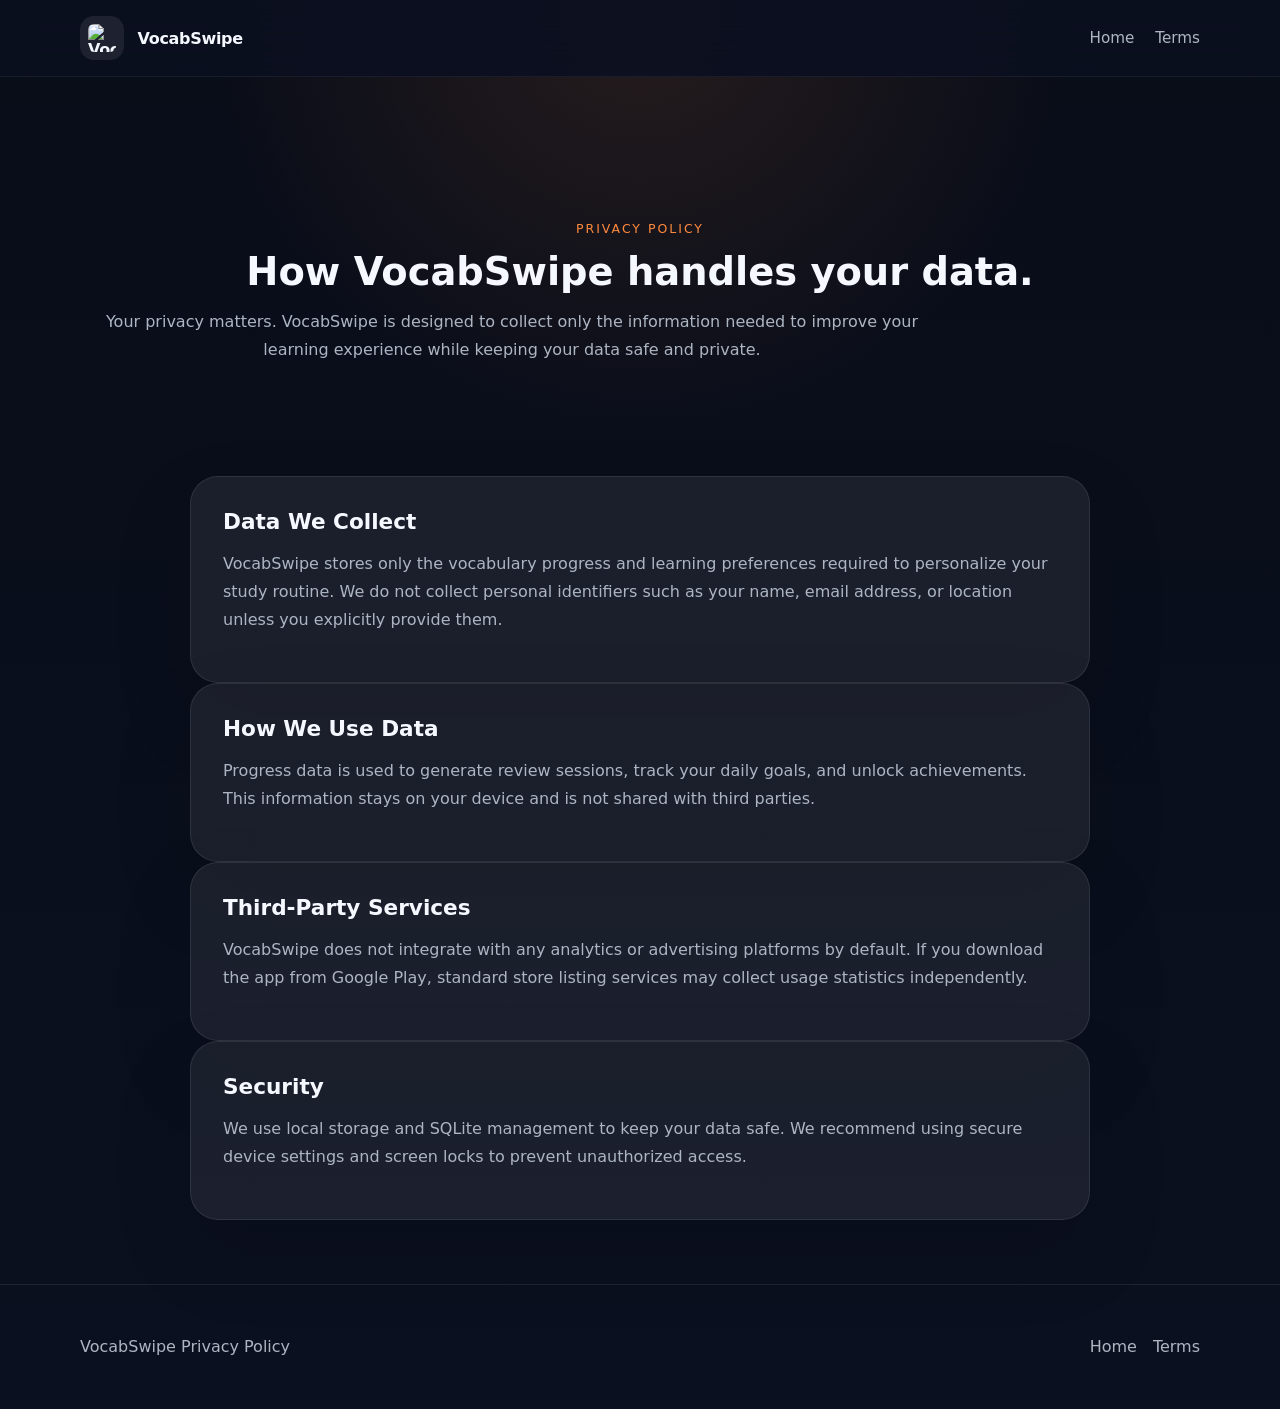
==== privacy.html @ 90ef7a43 "Add files via upload" ====
<!DOCTYPE html>
<html lang="en">
<head>
  <meta charset="UTF-8" />
  <meta name="viewport" content="width=device-width, initial-scale=1.0" />
  <title>Privacy Policy | VocabSwipe</title>
  <link rel="stylesheet" href="styles.css" />
</head>
<body>
  <header class="topbar">
    <div class="container nav-container">
      <a class="brand" href="index.html">
        <img src="assets/vocabswipe-newturuncu.png" alt="VocabSwipe Logo" class="brand-logo" />
        <span>VocabSwipe</span>
      </a>
      <nav class="nav-links">
        <a href="index.html">Home</a>
        <a href="terms.html">Terms</a>
      </nav>
    </div>
  </header>

  <main>
    <section class="hero" style="padding-bottom: 2rem;">
      <div class="container section-head">
        <p class="eyebrow">Privacy Policy</p>
        <h2>How VocabSwipe handles your data.</h2>
        <p class="hero-text">Your privacy matters. VocabSwipe is designed to collect only the information needed to improve your learning experience while keeping your data safe and private.</p>
      </div>
    </section>

    <section class="features">
      <div class="container" style="max-width: 900px;">
        <article>
          <h3>Data We Collect</h3>
          <p>VocabSwipe stores only the vocabulary progress and learning preferences required to personalize your study routine. We do not collect personal identifiers such as your name, email address, or location unless you explicitly provide them.</p>
        </article>
        <article>
          <h3>How We Use Data</h3>
          <p>Progress data is used to generate review sessions, track your daily goals, and unlock achievements. This information stays on your device and is not shared with third parties.</p>
        </article>
        <article>
          <h3>Third-Party Services</h3>
          <p>VocabSwipe does not integrate with any analytics or advertising platforms by default. If you download the app from Google Play, standard store listing services may collect usage statistics independently.</p>
        </article>
        <article>
          <h3>Security</h3>
          <p>We use local storage and SQLite management to keep your data safe. We recommend using secure device settings and screen locks to prevent unauthorized access.</p>
        </article>
      </div>
    </section>
  </main>

  <footer class="footer">
    <div class="container footer-grid">
      <div>
        <p>VocabSwipe Privacy Policy</p>
      </div>
      <div class="footer-links">
        <a href="index.html">Home</a>
        <a href="terms.html">Terms</a>
      </div>
    </div>
  </footer>
</body>
</html>
---- styles.css ----
:root {
  color-scheme: dark;
  --bg: #0b1020;
  --panel: rgba(255, 255, 255, 0.07);
  --surface: rgba(255, 255, 255, 0.08);
  --text: #f6f8ff;
  --muted: #adb5c3;
  --accent: #ff8a3d;
  --accent-soft: rgba(255, 138, 61, 0.16);
  --border: rgba(255, 255, 255, 0.08);
  --shadow: 0 32px 90px rgba(0, 0, 0, 0.25);
}

* {
  box-sizing: border-box;
}

html {
  scroll-behavior: smooth;
}

body {
  margin: 0;
  font-family: Inter, ui-sans-serif, system-ui, -apple-system, BlinkMacSystemFont, "Segoe UI", sans-serif;
  background: radial-gradient(circle at top, rgba(255, 138, 61, 0.12), transparent 28%),
              linear-gradient(180deg, #090d18 0%, #0b1020 100%);
  color: var(--text);
}

img {
  max-width: 100%;
  display: block;
}

a {
  color: inherit;
  text-decoration: none;
}

button {
  font: inherit;
}

.container {
  width: min(1120px, calc(100% - 2rem));
  margin: 0 auto;
}

.topbar {
  position: sticky;
  top: 0;
  z-index: 20;
  backdrop-filter: blur(18px);
  background: rgba(11, 16, 32, 0.92);
  border-bottom: 1px solid rgba(255, 255, 255, 0.06);
}

.nav-container {
  display: flex;
  align-items: center;
  justify-content: space-between;
  gap: 1rem;
  padding: 1rem 0;
}

.brand {
  display: inline-flex;
  align-items: center;
  gap: 0.85rem;
  font-weight: 700;
  letter-spacing: -0.02em;
}

.brand-logo {
  width: 44px;
  height: 44px;
  border-radius: 14px;
  object-fit: cover;
  background: rgba(255, 255, 255, 0.08);
  padding: 8px;
}

.nav-links {
  display: flex;
  align-items: center;
  gap: 1.3rem;
}

.nav-links a {
  color: var(--muted);
  font-size: 0.95rem;
  transition: color 0.2s ease;
}

.nav-links a:hover {
  color: var(--text);
}

.menu-toggle {
  display: none;
  background: none;
  border: none;
  cursor: pointer;
  gap: 0.35rem;
  flex-direction: column;
  justify-content: center;
  align-items: center;
  padding: 0.3rem;
}

.menu-toggle span {
  width: 22px;
  height: 2px;
  background: var(--text);
  display: block;
}

.hero {
  padding: 5rem 0 3rem;
}

.hero-grid {
  display: grid;
  gap: 2.5rem;
  grid-template-columns: 1.2fr 0.9fr;
  align-items: center;
}

.eyebrow {
  text-transform: uppercase;
  letter-spacing: 0.16em;
  font-size: 0.78rem;
  color: var(--accent);
  margin: 0 0 1rem;
}

.hero h1,
.section-head h2,
.about-card h2 {
  margin: 0;
  font-size: clamp(2.8rem, 4vw, 4.4rem);
  line-height: 1.03;
}

.hero-text,
.features article p,
.about-card p,
.footer p {
  color: var(--muted);
  line-height: 1.75;
  max-width: 54rem;
}

.hero-actions {
  display: flex;
  flex-wrap: wrap;
  gap: 1rem;
  margin: 2rem 0 2.5rem;
}

.primary-btn,
.secondary-btn,
.ghost-btn {
  display: inline-flex;
  align-items: center;
  justify-content: center;
  padding: 0.95rem 1.7rem;
  border-radius: 999px;
  font-weight: 600;
  transition: transform 0.2s ease, box-shadow 0.2s ease;
}

.primary-btn {
  background: linear-gradient(135deg, #ff8b3c, #ffb069);
  color: #0b1020;
  box-shadow: 0 20px 50px rgba(255, 138, 61, 0.2);
}

.secondary-btn {
  border: 1px solid rgba(255, 255, 255, 0.14);
  color: var(--text);
  background: rgba(255, 255, 255, 0.04);
}

.ghost-btn {
  color: var(--text);
  border: 1px solid rgba(255, 255, 255, 0.12);
  padding: 0.75rem 1.35rem;
}

.primary-btn:hover,
.secondary-btn:hover,
.ghost-btn:hover {
  transform: translateY(-2px);
}

.hero-stats {
  display: grid;
  grid-template-columns: repeat(3, minmax(0, 1fr));
  gap: 1rem;
}

.hero-stats div {
  padding: 1.3rem;
  border: 1px solid rgba(255, 255, 255, 0.08);
  border-radius: 20px;
  background: rgba(255, 255, 255, 0.03);
}

.hero-stats strong {
  display: block;
  font-size: 1.35rem;
  margin-bottom: 0.35rem;
}

.hero-visual {
  display: grid;
  place-items: center;
}

.logo-hero {
  display: flex;
  justify-content: center;
  margin-bottom: 1.5rem;
}

.logo-hero img {
  width: 160px;
  height: auto;
  border-radius: 24px;
  box-shadow: 0 30px 80px rgba(255, 138, 61, 0.18);
  border: 1px solid rgba(255, 255, 255, 0.12);
}

.phone-frame {
  width: min(100%, 420px);
  padding: 1.6rem;
  background: linear-gradient(180deg, rgba(255, 255, 255, 0.08), rgba(255, 255, 255, 0.02));
  border: 1px solid rgba(255, 255, 255, 0.1);
  border-radius: 40px;
  box-shadow: var(--shadow);
}

.phone-frame img {
  border-radius: 28px;
  max-height: 720px;
  width: 100%;
  object-fit: cover;
}

.section-head {
  text-align: center;
  padding-top: 4rem;
}

.section-head h2 {
  font-size: clamp(2rem, 3vw, 3rem);
  margin-top: 0.8rem;
}

.features {
  padding: 4rem 0;
}

.feature-grid {
  display: grid;
  gap: 1.5rem;
  grid-template-columns: repeat(2, minmax(0, 1fr));
}

.features article {
  background: var(--panel);
  border: 1px solid rgba(255, 255, 255, 0.09);
  border-radius: 28px;
  padding: 2rem;
  box-shadow: 0 35px 80px rgba(0, 0, 0, 0.14);
}

.features article h3 {
  margin-top: 0;
  margin-bottom: 0.85rem;
  font-size: 1.35rem;
}

.screenshots {
  padding: 4rem 0 3rem;
}

.screenshot-grid {
  display: grid;
  gap: 1rem;
  grid-template-columns: repeat(2, minmax(0, 1fr));
}

.screenshot-grid img {
  border-radius: 28px;
  border: 1px solid rgba(255, 255, 255, 0.08);
  box-shadow: 0 35px 70px rgba(0, 0, 0, 0.16);
  min-height: 280px;
  object-fit: cover;
}

.about {
  padding: 4rem 0 6rem;
}

.about-card {
  display: grid;
  gap: 2rem;
  grid-template-columns: 1.1fr 0.9fr;
  align-items: center;
  padding: 2.5rem;
  border-radius: 32px;
  background: rgba(255, 255, 255, 0.04);
  border: 1px solid rgba(255, 255, 255, 0.08);
  box-shadow: 0 45px 110px rgba(0, 0, 0, 0.18);
}

.about-card ul {
  list-style: none;
  padding: 0;
  margin: 1.8rem 0 0;
  display: grid;
  gap: 0.85rem;
}

.about-card li {
  position: relative;
  padding-left: 1.6rem;
  color: var(--muted);
}

.about-card li::before {
  content: "";
  position: absolute;
  left: 0;
  top: 0.55rem;
  width: 0.65rem;
  height: 0.65rem;
  border-radius: 50%;
  background: var(--accent);
}

.about-visual {
  width: 100%;
}

.about-visual img {
  border-radius: 30px;
  width: 100%;
  height: auto;
  object-fit: cover;
}

.footer {
  border-top: 1px solid rgba(255, 255, 255, 0.08);
  padding: 2rem 0;
}

.footer-grid {
  display: flex;
  flex-wrap: wrap;
  justify-content: space-between;
  gap: 1.5rem;
}

.footer-links {
  display: flex;
  flex-wrap: wrap;
  gap: 1rem;
  align-items: center;
}

.footer-links a {
  color: var(--muted);
}

@media (max-width: 960px) {
  .hero-grid,
  .feature-grid,
  .about-card {
    grid-template-columns: 1fr;
  }

  .hero-stats {
    grid-template-columns: 1fr;
  }
}

@media (max-width: 720px) {
  .nav-links {
    position: fixed;
    inset: 72px 0 0;
    background: rgba(11, 16, 32, 0.98);
    flex-direction: column;
    padding: 1.5rem;
    gap: 1.5rem;
    transform: translateY(-120%);
    transition: transform 0.25s ease;
    pointer-events: none;
  }

  .nav-links.open {
    transform: translateY(0);
    pointer-events: auto;
  }

  .menu-toggle {
    display: flex;
  }
}
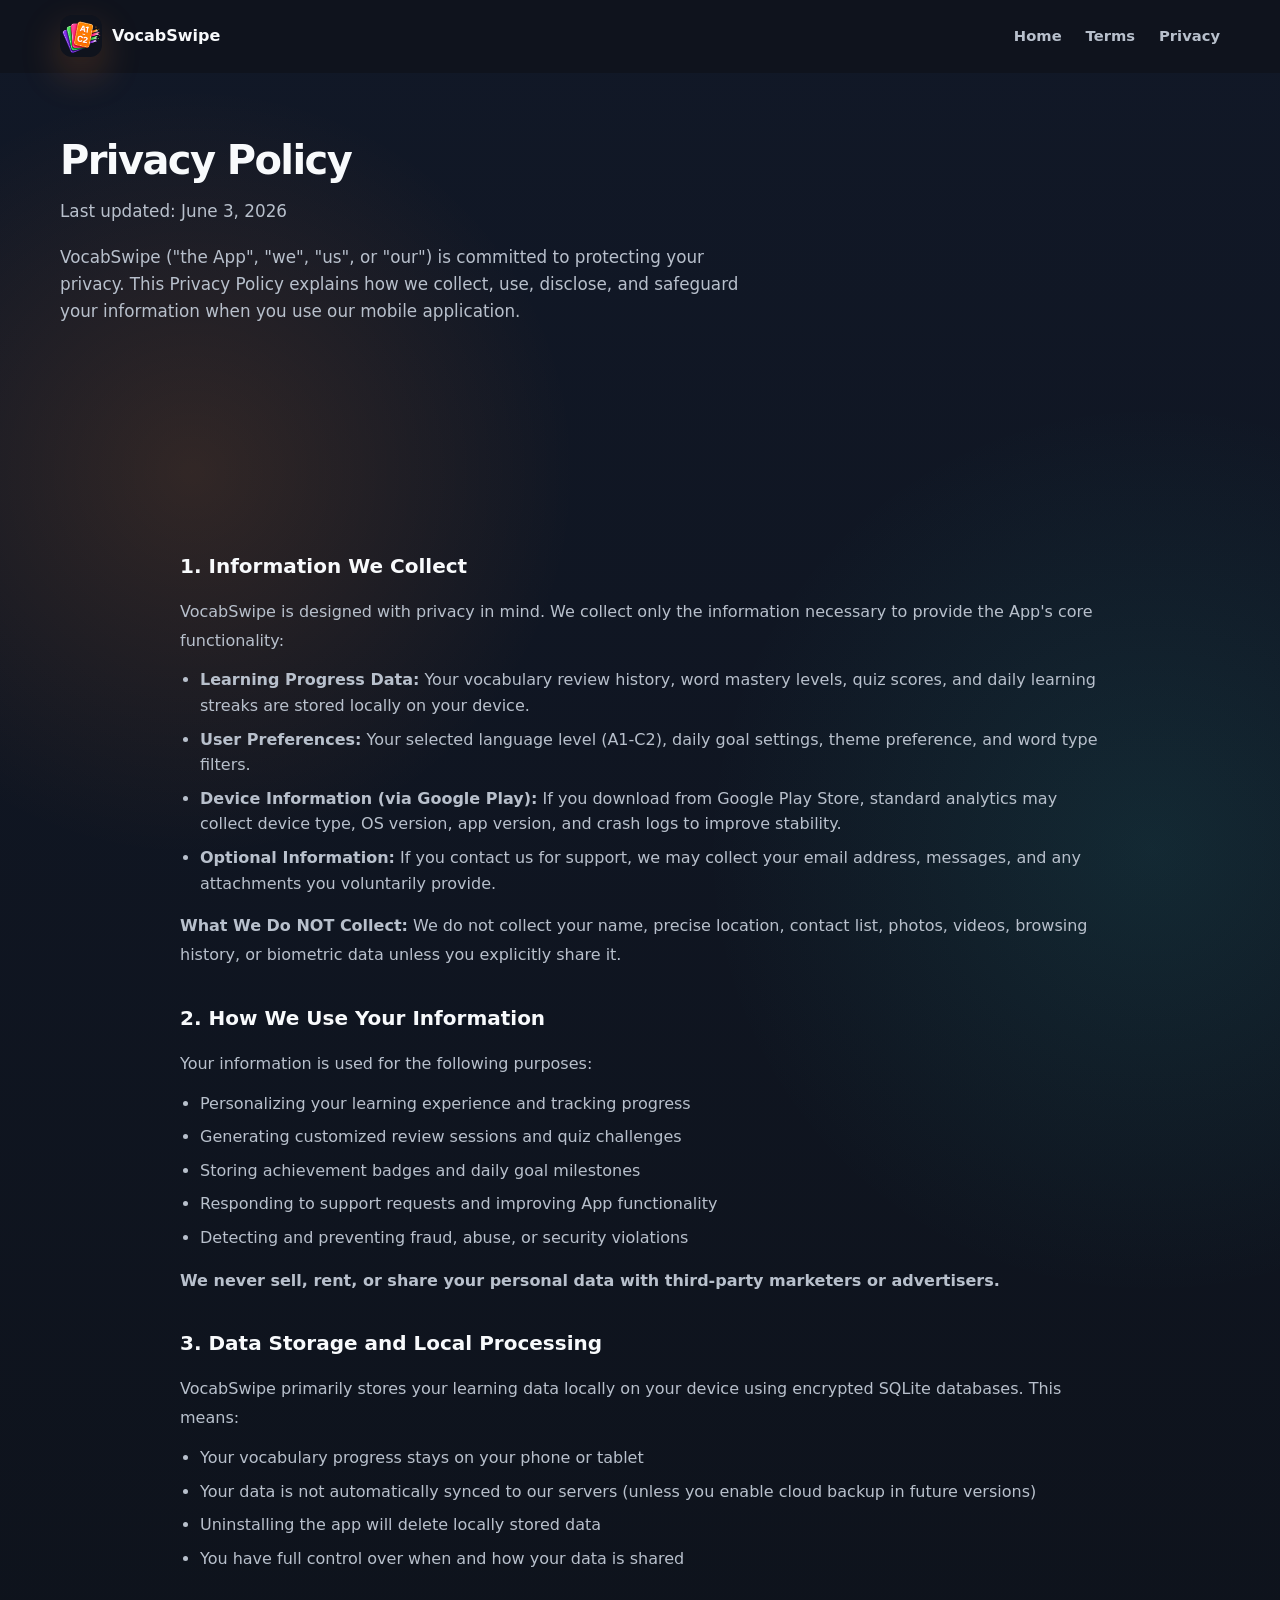
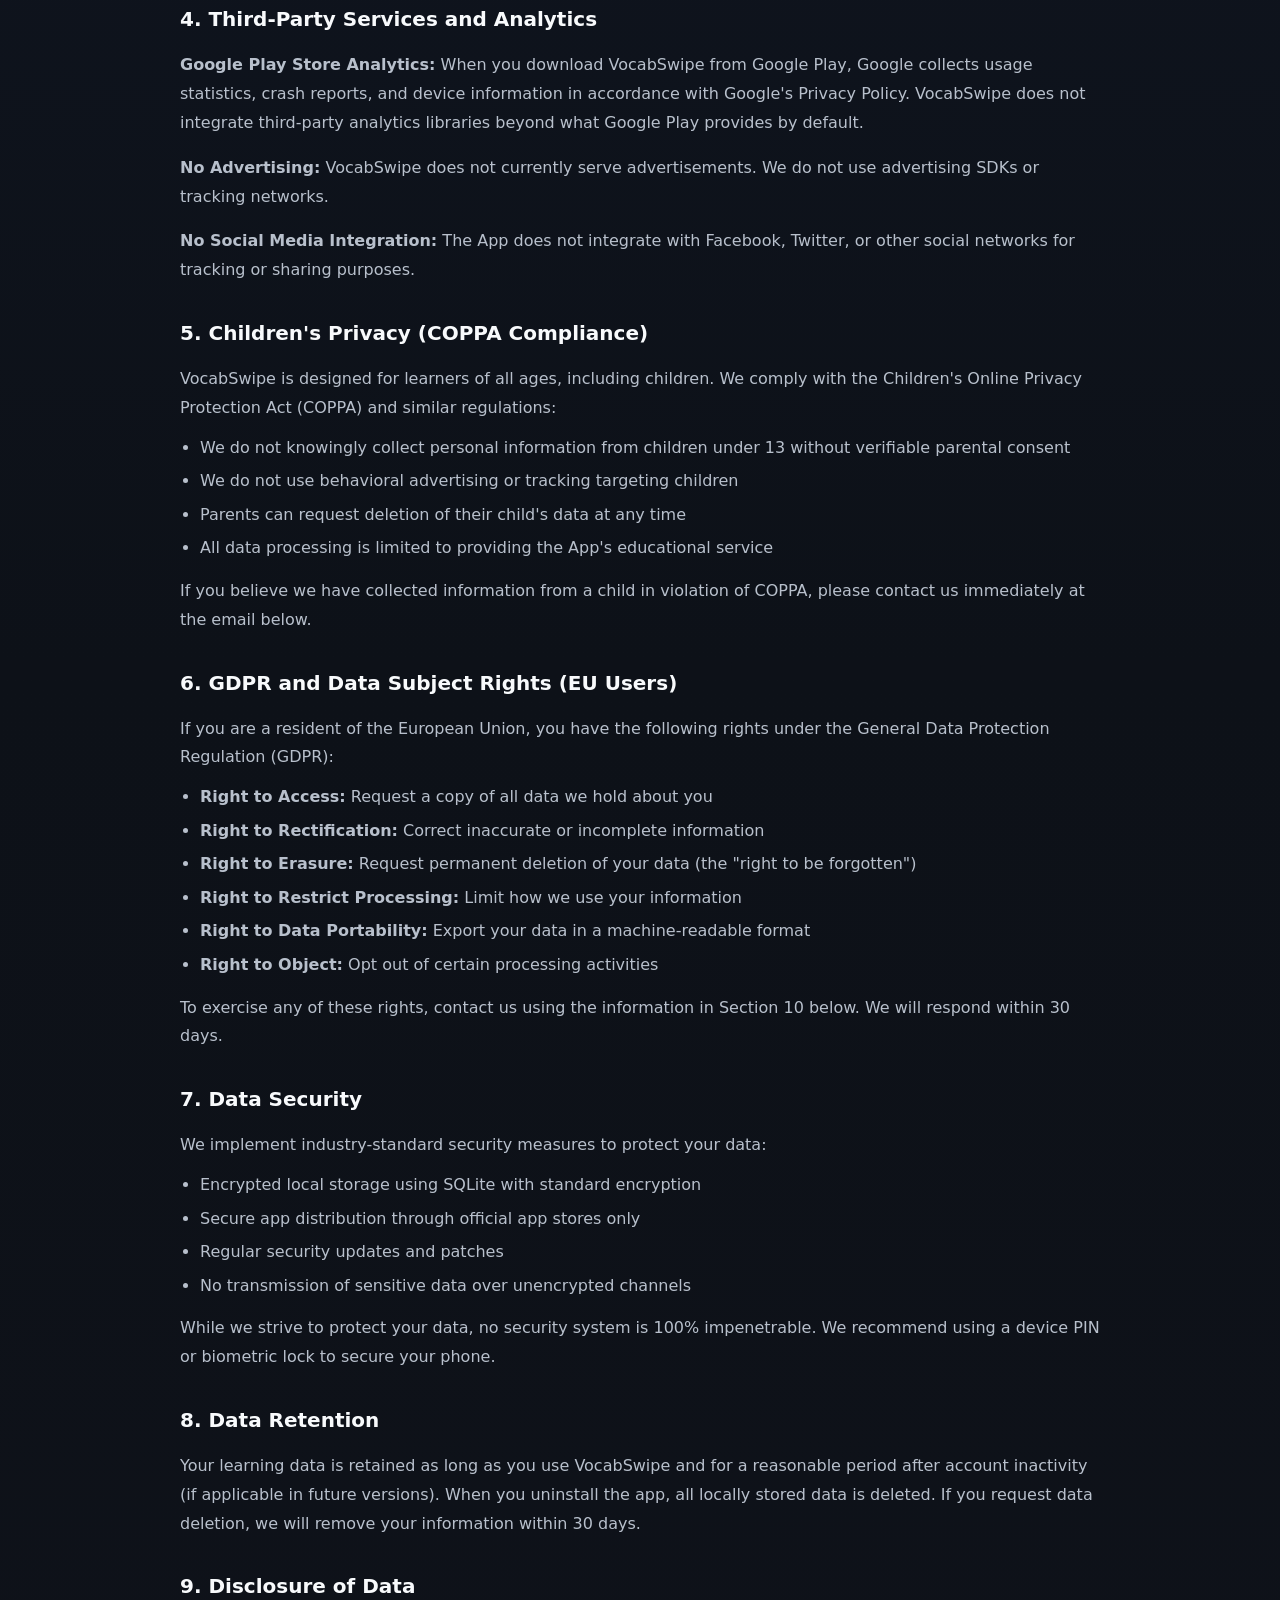
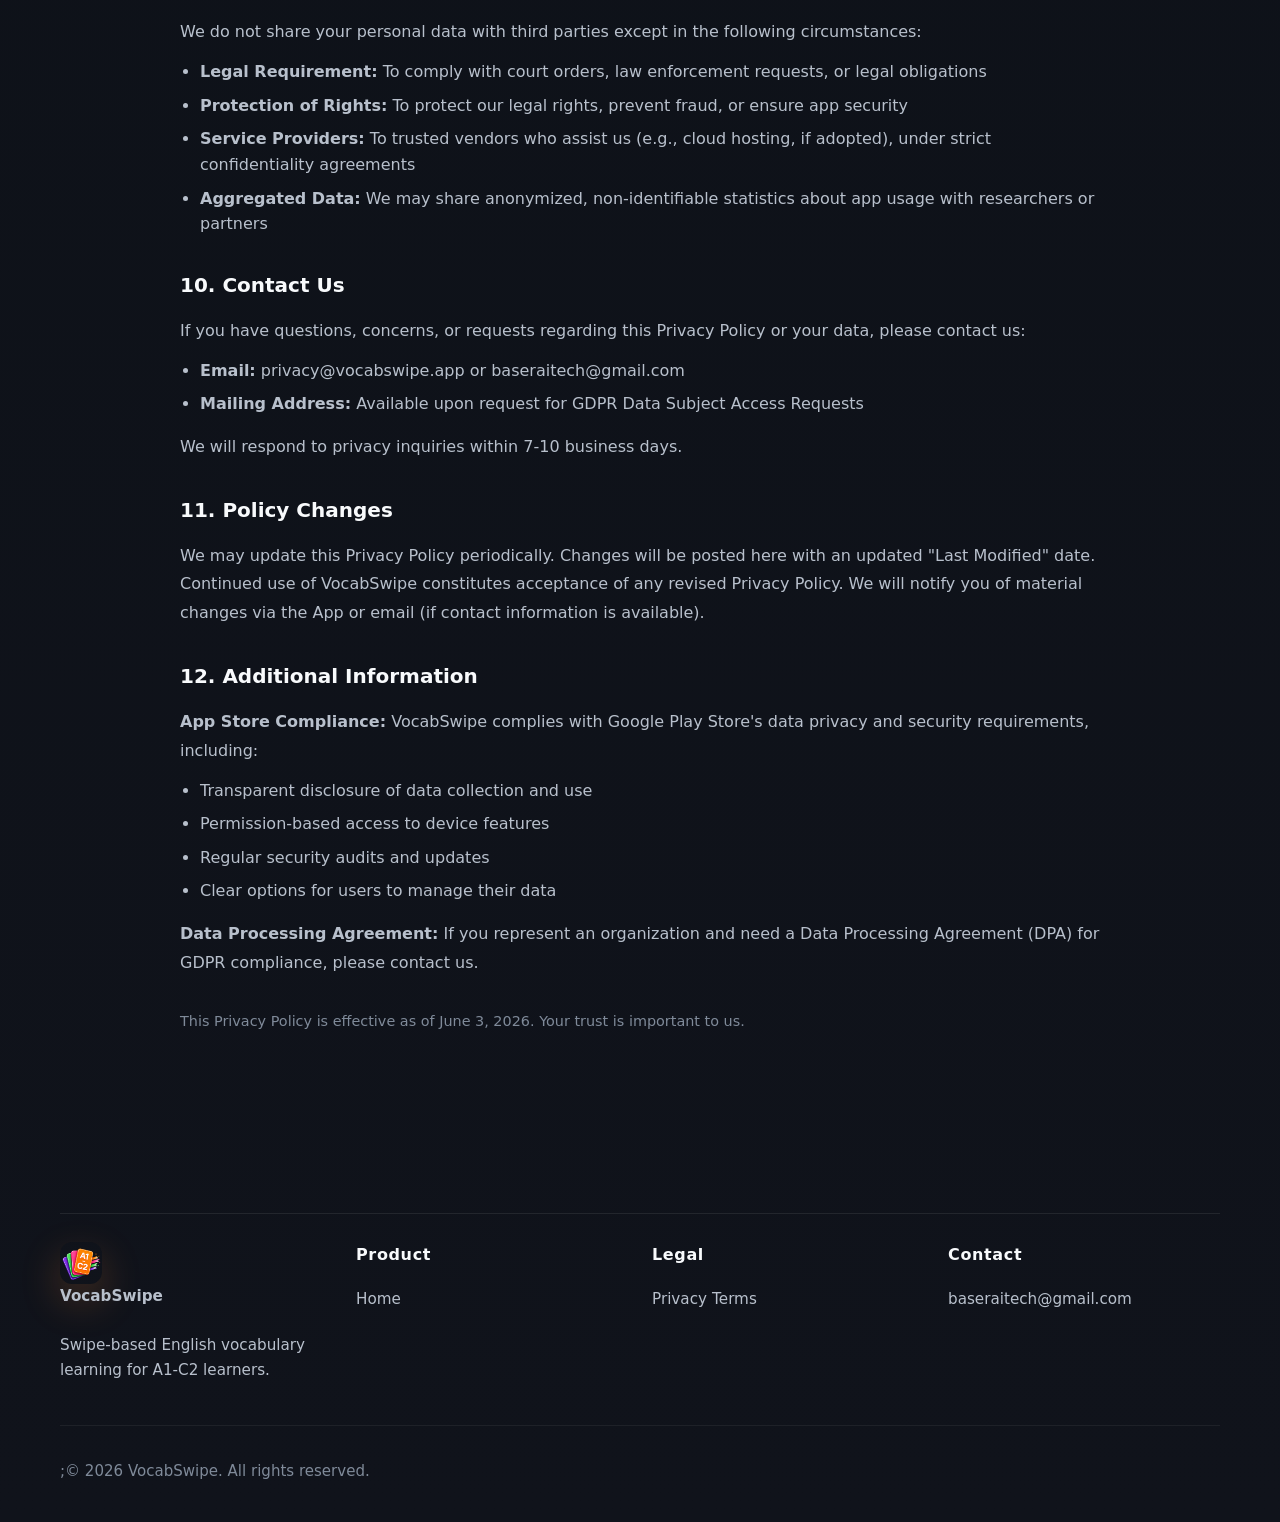
==== commit 9b105729: "Add files via upload" ====
--- a/privacy.html
+++ b/privacy.html
@@ -1,66 +1,210 @@
 <!DOCTYPE html>
 <html lang="en">
 <head>
-  <meta charset="UTF-8" />
-  <meta name="viewport" content="width=device-width, initial-scale=1.0" />
+  <meta charset="UTF-8">
+  <meta name="viewport" content="width=device-width, initial-scale=1.0">
   <title>Privacy Policy | VocabSwipe</title>
-  <link rel="stylesheet" href="styles.css" />
+  <meta name="description" content="VocabSwipe Privacy Policy - How we handle and protect your data">
+  <link rel="stylesheet" href="styles.css">
+  <style>
+    .legal-container { max-width: 960px; margin: 0 auto; padding: 40px 20px; }
+    .legal-section { margin-bottom: 32px; }
+    .legal-section h3 { font-size: 1.25rem; margin-top: 24px; margin-bottom: 12px; }
+    .legal-section p { line-height: 1.8; margin-bottom: 12px; color: #b8c0cc; }
+    .legal-section ul { margin: 12px 0; padding-left: 20px; }
+    .legal-section li { margin-bottom: 8px; color: #b8c0cc; }
+    .updated-date { color: #7f8a99; font-size: 0.9rem; margin-top: 20px; }
+  </style>
 </head>
 <body>
-  <header class="topbar">
-    <div class="container nav-container">
+  <header class="site-header" id="siteHeader">
+    <div class="container nav-shell">
       <a class="brand" href="index.html">
-        <img src="assets/vocabswipe-newturuncu.png" alt="VocabSwipe Logo" class="brand-logo" />
+        <img src="assets/vocabswipe-newturuncu.png" alt="VocabSwipe logo" class="brand-logo">
         <span>VocabSwipe</span>
       </a>
-      <nav class="nav-links">
+      <nav class="nav-links" id="navLinks">
         <a href="index.html">Home</a>
         <a href="terms.html">Terms</a>
+        <a href="privacy.html">Privacy</a>
       </nav>
+      <button class="menu-toggle" id="menuToggle" type="button" aria-label="Open menu" aria-expanded="false" aria-controls="navLinks">
+        <span></span>
+        <span></span>
+        <span></span>
+      </button>
     </div>
   </header>
 
   <main>
-    <section class="hero" style="padding-bottom: 2rem;">
-      <div class="container section-head">
-        <p class="eyebrow">Privacy Policy</p>
-        <h2>How VocabSwipe handles your data.</h2>
-        <p class="hero-text">Your privacy matters. VocabSwipe is designed to collect only the information needed to improve your learning experience while keeping your data safe and private.</p>
+    <section class="hero section-band" style="padding-top: 140px; padding-bottom: 60px; min-height: auto;">
+      <div class="container">
+        <h1 style="font-size: 2.5rem; margin-bottom: 16px;">Privacy Policy</h1>
+        <p style="font-size: 1.05rem; color: #b8c0cc; max-width: 700px;">Last updated: June 3, 2026</p>
+        <p style="font-size: 1.05rem; color: #b8c0cc; max-width: 700px; margin-top: 20px;">VocabSwipe ("the App", "we", "us", or "our") is committed to protecting your privacy. This Privacy Policy explains how we collect, use, disclose, and safeguard your information when you use our mobile application.</p>
       </div>
     </section>
 
-    <section class="features">
-      <div class="container" style="max-width: 900px;">
-        <article>
-          <h3>Data We Collect</h3>
-          <p>VocabSwipe stores only the vocabulary progress and learning preferences required to personalize your study routine. We do not collect personal identifiers such as your name, email address, or location unless you explicitly provide them.</p>
-        </article>
-        <article>
-          <h3>How We Use Data</h3>
-          <p>Progress data is used to generate review sessions, track your daily goals, and unlock achievements. This information stays on your device and is not shared with third parties.</p>
-        </article>
-        <article>
-          <h3>Third-Party Services</h3>
-          <p>VocabSwipe does not integrate with any analytics or advertising platforms by default. If you download the app from Google Play, standard store listing services may collect usage statistics independently.</p>
-        </article>
-        <article>
-          <h3>Security</h3>
-          <p>We use local storage and SQLite management to keep your data safe. We recommend using secure device settings and screen locks to prevent unauthorized access.</p>
-        </article>
+    <section class="section-block">
+      <div class="legal-container">
+
+        <div class="legal-section">
+          <h3>1. Information We Collect</h3>
+          <p>VocabSwipe is designed with privacy in mind. We collect only the information necessary to provide the App's core functionality:</p>
+          <ul>
+            <li><strong>Learning Progress Data:</strong> Your vocabulary review history, word mastery levels, quiz scores, and daily learning streaks are stored locally on your device.</li>
+            <li><strong>User Preferences:</strong> Your selected language level (A1-C2), daily goal settings, theme preference, and word type filters.</li>
+            <li><strong>Device Information (via Google Play):</strong> If you download from Google Play Store, standard analytics may collect device type, OS version, app version, and crash logs to improve stability.</li>
+            <li><strong>Optional Information:</strong> If you contact us for support, we may collect your email address, messages, and any attachments you voluntarily provide.</li>
+          </ul>
+          <p><strong>What We Do NOT Collect:</strong> We do not collect your name, precise location, contact list, photos, videos, browsing history, or biometric data unless you explicitly share it.</p>
+        </div>
+
+        <div class="legal-section">
+          <h3>2. How We Use Your Information</h3>
+          <p>Your information is used for the following purposes:</p>
+          <ul>
+            <li>Personalizing your learning experience and tracking progress</li>
+            <li>Generating customized review sessions and quiz challenges</li>
+            <li>Storing achievement badges and daily goal milestones</li>
+            <li>Responding to support requests and improving App functionality</li>
+            <li>Detecting and preventing fraud, abuse, or security violations</li>
+          </ul>
+          <p><strong>We never sell, rent, or share your personal data with third-party marketers or advertisers.</strong></p>
+        </div>
+
+        <div class="legal-section">
+          <h3>3. Data Storage and Local Processing</h3>
+          <p>VocabSwipe primarily stores your learning data locally on your device using encrypted SQLite databases. This means:</p>
+          <ul>
+            <li>Your vocabulary progress stays on your phone or tablet</li>
+            <li>Your data is not automatically synced to our servers (unless you enable cloud backup in future versions)</li>
+            <li>Uninstalling the app will delete locally stored data</li>
+            <li>You have full control over when and how your data is shared</li>
+          </ul>
+        </div>
+
+        <div class="legal-section">
+          <h3>4. Third-Party Services and Analytics</h3>
+          <p><strong>Google Play Store Analytics:</strong> When you download VocabSwipe from Google Play, Google collects usage statistics, crash reports, and device information in accordance with Google's Privacy Policy. VocabSwipe does not integrate third-party analytics libraries beyond what Google Play provides by default.</p>
+          <p><strong>No Advertising:</strong> VocabSwipe does not currently serve advertisements. We do not use advertising SDKs or tracking networks.</p>
+          <p><strong>No Social Media Integration:</strong> The App does not integrate with Facebook, Twitter, or other social networks for tracking or sharing purposes.</p>
+        </div>
+
+        <div class="legal-section">
+          <h3>5. Children's Privacy (COPPA Compliance)</h3>
+          <p>VocabSwipe is designed for learners of all ages, including children. We comply with the Children's Online Privacy Protection Act (COPPA) and similar regulations:</p>
+          <ul>
+            <li>We do not knowingly collect personal information from children under 13 without verifiable parental consent</li>
+            <li>We do not use behavioral advertising or tracking targeting children</li>
+            <li>Parents can request deletion of their child's data at any time</li>
+            <li>All data processing is limited to providing the App's educational service</li>
+          </ul>
+          <p>If you believe we have collected information from a child in violation of COPPA, please contact us immediately at the email below.</p>
+        </div>
+
+        <div class="legal-section">
+          <h3>6. GDPR and Data Subject Rights (EU Users)</h3>
+          <p>If you are a resident of the European Union, you have the following rights under the General Data Protection Regulation (GDPR):</p>
+          <ul>
+            <li><strong>Right to Access:</strong> Request a copy of all data we hold about you</li>
+            <li><strong>Right to Rectification:</strong> Correct inaccurate or incomplete information</li>
+            <li><strong>Right to Erasure:</strong> Request permanent deletion of your data (the "right to be forgotten")</li>
+            <li><strong>Right to Restrict Processing:</strong> Limit how we use your information</li>
+            <li><strong>Right to Data Portability:</strong> Export your data in a machine-readable format</li>
+            <li><strong>Right to Object:</strong> Opt out of certain processing activities</li>
+          </ul>
+          <p>To exercise any of these rights, contact us using the information in Section 10 below. We will respond within 30 days.</p>
+        </div>
+
+        <div class="legal-section">
+          <h3>7. Data Security</h3>
+          <p>We implement industry-standard security measures to protect your data:</p>
+          <ul>
+            <li>Encrypted local storage using SQLite with standard encryption</li>
+            <li>Secure app distribution through official app stores only</li>
+            <li>Regular security updates and patches</li>
+            <li>No transmission of sensitive data over unencrypted channels</li>
+          </ul>
+          <p>While we strive to protect your data, no security system is 100% impenetrable. We recommend using a device PIN or biometric lock to secure your phone.</p>
+        </div>
+
+        <div class="legal-section">
+          <h3>8. Data Retention</h3>
+          <p>Your learning data is retained as long as you use VocabSwipe and for a reasonable period after account inactivity (if applicable in future versions). When you uninstall the app, all locally stored data is deleted. If you request data deletion, we will remove your information within 30 days.</p>
+        </div>
+
+        <div class="legal-section">
+          <h3>9. Disclosure of Data</h3>
+          <p>We do not share your personal data with third parties except in the following circumstances:</p>
+          <ul>
+            <li><strong>Legal Requirement:</strong> To comply with court orders, law enforcement requests, or legal obligations</li>
+            <li><strong>Protection of Rights:</strong> To protect our legal rights, prevent fraud, or ensure app security</li>
+            <li><strong>Service Providers:</strong> To trusted vendors who assist us (e.g., cloud hosting, if adopted), under strict confidentiality agreements</li>
+            <li><strong>Aggregated Data:</strong> We may share anonymized, non-identifiable statistics about app usage with researchers or partners</li>
+          </ul>
+        </div>
+
+        <div class="legal-section">
+          <h3>10. Contact Us</h3>
+          <p>If you have questions, concerns, or requests regarding this Privacy Policy or your data, please contact us:</p>
+          <ul>
+            <li><strong>Email:</strong> privacy@vocabswipe.app or baseraitech@gmail.com</li>
+            <li><strong>Mailing Address:</strong> Available upon request for GDPR Data Subject Access Requests</li>
+          </ul>
+          <p>We will respond to privacy inquiries within 7-10 business days.</p>
+        </div>
+
+        <div class="legal-section">
+          <h3>11. Policy Changes</h3>
+          <p>We may update this Privacy Policy periodically. Changes will be posted here with an updated "Last Modified" date. Continued use of VocabSwipe constitutes acceptance of any revised Privacy Policy. We will notify you of material changes via the App or email (if contact information is available).</p>
+        </div>
+
+        <div class="legal-section">
+          <h3>12. Additional Information</h3>
+          <p><strong>App Store Compliance:</strong> VocabSwipe complies with Google Play Store's data privacy and security requirements, including:</p>
+          <ul>
+            <li>Transparent disclosure of data collection and use</li>
+            <li>Permission-based access to device features</li>
+            <li>Regular security audits and updates</li>
+            <li>Clear options for users to manage their data</li>
+          </ul>
+          <p><strong>Data Processing Agreement:</strong> If you represent an organization and need a Data Processing Agreement (DPA) for GDPR compliance, please contact us.</p>
+        </div>
+
+        <p class="updated-date">This Privacy Policy is effective as of June 3, 2026. Your trust is important to us.</p>
       </div>
     </section>
   </main>
 
-  <footer class="footer">
+  <footer class="site-footer">
     <div class="container footer-grid">
       <div>
-        <p>VocabSwipe Privacy Policy</p>
-      </div>
-      <div class="footer-links">
+        <a class="brand" href="index.html">
+          <img src="assets/vocabswipe-newturuncu.png" alt="VocabSwipe logo" class="brand-logo">
+          <span>VocabSwipe</span>
+        </a>
+        <p>Swipe-based English vocabulary learning for A1-C2 learners.</p>
+      </div>
+      <div>
+        <h2>Product</h2>
         <a href="index.html">Home</a>
+      </div>
+      <div>
+        <h2>Legal</h2>
+        <a href="privacy.html">Privacy</a>
         <a href="terms.html">Terms</a>
       </div>
+      <div>
+        <h2>Contact</h2>
+        <a href="mailto:baseraitech@gmail.com">baseraitech@gmail.com</a>
+      </div>
+    </div>
+    <div class="container copyright">
+      <p>;&copy; 2026 VocabSwipe. All rights reserved.</p>
     </div>
   </footer>
+
+  <script defer src="script.js"></script>
 </body>
 </html>
--- a/styles.css
+++ b/styles.css
@@ -1,411 +1,714 @@
-:root {
-  color-scheme: dark;
-  --bg: #0b1020;
-  --panel: rgba(255, 255, 255, 0.07);
-  --surface: rgba(255, 255, 255, 0.08);
-  --text: #f6f8ff;
-  --muted: #adb5c3;
-  --accent: #ff8a3d;
-  --accent-soft: rgba(255, 138, 61, 0.16);
-  --border: rgba(255, 255, 255, 0.08);
-  --shadow: 0 32px 90px rgba(0, 0, 0, 0.25);
+﻿:root {
+  color-scheme: dark;
+  --ink: #f8fafc;
+  --muted: #b8c0cc;
+  --soft: #7f8a99;
+  --line: rgba(255, 255, 255, 0.13);
+  --orange: #ff8a32;
+  --orange-2: #ffb046;
+  --header-h: 72px;
+}
+
+*, *::before, *::after {
+  box-sizing: border-box;
+}
+
+html {
+  scroll-behavior: smooth;
+  -webkit-text-size-adjust: 100%;
+  overflow-x: clip;
+}
+
+body {
+  margin: 0;
+  min-width: 320px;
+  font-family: Inter, ui-sans-serif, system-ui, -apple-system, BlinkMacSystemFont, "Segoe UI", sans-serif;
+  background: radial-gradient(circle at 15% 10%, rgba(255, 138, 50, 0.14), transparent 24rem), radial-gradient(circle at 90% 18%, rgba(51, 214, 208, 0.1), transparent 28rem), linear-gradient(180deg, #111827 0%, #0d1118 48%, #10131b 100%);
+  color: var(--ink);
+  line-height: 1.6;
+  overflow-x: hidden;
+}
+
+body.menu-open {
+  overflow: hidden;
+}
+
+img, svg {
+  display: block;
+}
+
+img {
+  max-width: 100%;
+}
+
+a {
+  color: inherit;
+  text-decoration: none;
+}
+
+button {
+  border: 0;
+  font: inherit;
+}
+
+.container {
+  width: min(1160px, calc(100% - 32px));
+  margin-inline: auto;
+}
+
+.site-header {
+  position: fixed;
+  inset: 0 0 auto;
+  z-index: 50;
+  border-bottom: 1px solid transparent;
+  background: rgba(16, 19, 27, 0.72);
+  backdrop-filter: blur(18px);
+  -webkit-backdrop-filter: blur(18px);
+  transition: background 180ms ease, border-color 180ms ease, box-shadow 180ms ease;
+}
+
+.site-header.is-scrolled {
+  border-color: var(--line);
+  background: rgba(16, 19, 27, 0.92);
+  box-shadow: 0 10px 40px rgba(0, 0, 0, 0.22);
+}
+
+.nav-shell {
+  min-height: var(--header-h);
+  display: flex;
+  align-items: center;
+  justify-content: space-between;
+  gap: 20px;
+}
+
+.brand {
+  display: inline-flex;
+  align-items: center;
+  gap: 10px;
+  min-width: max-content;
+  font-weight: 900;
+}
+
+.brand-logo {
+  width: 42px;
+  height: 42px;
+  border-radius: 12px;
+  object-fit: cover;
+  box-shadow: 0 16px 40px rgba(255, 138, 50, 0.24);
+}
+
+.nav-links {
+  display: flex;
+  align-items: center;
+  justify-content: center;
+  gap: 24px;
+  color: var(--muted);
+  font-size: 0.92rem;
+  font-weight: 700;
+}
+
+.nav-links a, .site-footer a {
+  transition: color 160ms ease, transform 160ms ease;
+}
+
+.nav-links a:hover, .site-footer a:hover {
+  color: var(--orange-2);
+}
+
+.header-actions {
+  display: flex;
+  align-items: center;
+  gap: 12px;
+}
+
+.btn, .header-cta {
+  display: inline-flex;
+  align-items: center;
+  justify-content: center;
+  gap: 10px;
+  min-height: 42px;
+  padding: 0 20px;
+  border-radius: 999px;
+  font-weight: 700;
+  transition: transform 180ms ease, box-shadow 180ms ease, background 180ms ease, color 180ms ease;
+}
+
+.btn-primary, .header-cta {
+  color: #170c05;
+  background: linear-gradient(135deg, var(--orange), var(--orange-2));
+  box-shadow: 0 18px 40px rgba(255, 138, 50, 0.22);
+}
+
+.btn-primary:hover, .header-cta:hover {
+  transform: translateY(-1px);
+}
+
+.btn-ghost {
+  color: var(--ink);
+  background: rgba(255, 255, 255, 0.06);
+  border: 1px solid rgba(255, 255, 255, 0.1);
+}
+
+.btn-ghost:hover {
+  background: rgba(255, 255, 255, 0.12);
+}
+
+.menu-toggle {
+  display: none;
+  width: 46px;
+  height: 46px;
+  border-radius: 16px;
+  background: rgba(255, 255, 255, 0.08);
+  color: var(--ink);
+  cursor: pointer;
+  padding: 0;
+  align-items: center;
+  justify-content: center;
+  flex-direction: column;
+  gap: 6px;
+}
+
+.menu-toggle span {
+  width: 22px;
+  height: 2px;
+  border-radius: 999px;
+  background: currentColor;
+  transition: transform 180ms ease, opacity 180ms ease;
+}
+
+.menu-toggle.is-open span:nth-child(1) {
+  transform: translateY(6px) rotate(45deg);
+}
+
+.menu-toggle.is-open span:nth-child(2) {
+  opacity: 0;
+}
+
+.menu-toggle.is-open span:nth-child(3) {
+  transform: translateY(-6px) rotate(-45deg);
+}
+
+.section-band, .section-block {
+  position: relative;
+}
+
+.section-band {
+  padding: 96px 0 72px;
+}
+
+.section-block {
+  padding: 84px 0;
+}
+
+.hero {
+  padding-top: calc(var(--header-h) + 72px);
+  min-height: 100svh;
+  display: flex;
+  align-items: center;
+}
+
+.hero-background {
+  position: absolute;
+  inset: -16% -10% 0;
+  background: radial-gradient(circle at 25% 25%, rgba(255, 138, 50, 0.16), transparent 28%);
+  filter: blur(45px);
+  pointer-events: none;
+}
+
+.hero-grid {
+  position: relative;
+  display: grid;
+  grid-template-columns: minmax(0, 1.05fr) minmax(320px, 0.95fr);
+  align-items: center;
+  gap: 40px;
+}
+
+.hero-copy {
+  max-width: 620px;
+}
+
+.kicker {
+  margin: 0 0 18px;
+  color: var(--orange-2);
+  font-size: 0.78rem;
+  font-weight: 900;
+  letter-spacing: 0.16em;
+  text-transform: uppercase;
+}
+
+.hero h1, .section-heading h2, .cta-panel h2 {
+  margin: 0;
+  letter-spacing: -0.04em;
+  line-height: 1.02;
+}
+
+.hero h1 {
+  font-size: clamp(3.2rem, 5vw, 5.25rem);
+  font-weight: 900;
+  max-width: 620px;
+}
+
+.hero-lead {
+  margin: 24px 0 0;
+  max-width: 590px;
+  color: var(--muted);
+  font-size: 1.05rem;
+}
+
+.hero-actions {
+  display: flex;
+  flex-wrap: wrap;
+  gap: 14px;
+  margin-top: 32px;
+}
+
+.metric-row {
+  display: grid;
+  grid-template-columns: repeat(3, minmax(0, 1fr));
+  gap: 18px;
+  margin-top: 42px;
+}
+
+.metric-row div {
+  display: grid;
+  gap: 6px;
+}
+
+.metric-row strong {
+  font-size: 1.1rem;
+  font-weight: 800;
+}
+
+.metric-row span {
+  color: var(--soft);
+  font-size: 0.95rem;
+}
+
+.hero-stage {
+  position: relative;
+  min-height: 560px;
+  display: flex;
+  align-items: center;
+  justify-content: center;
+}
+
+.phone-stack {
+  position: relative;
+  width: min(420px, 100%);
+  aspect-ratio: 0.68;
+}
+
+.phone-card {
+  position: absolute;
+  inset: 0;
+  border-radius: 42px;
+  overflow: hidden;
+  background: rgba(255, 255, 255, 0.04);
+  box-shadow: 0 20px 80px rgba(0, 0, 0, 0.24);
+  border: 1px solid rgba(255, 255, 255, 0.08);
+  transform-origin: center center;
+}
+
+.phone-card img {
+  width: 100%;
+  height: 100%;
+  object-fit: cover;
+}
+
+.phone-large {
+  transform: translateY(0px) rotate(-0.5deg);
+  z-index: 2;
+}
+
+.phone-left {
+  width: 88%;
+  height: 88%;
+  left: -8%;
+  top: 6%;
+  transform: rotate(-8deg);
+  z-index: 1;
+}
+
+.phone-right {
+  width: 84%;
+  height: 84%;
+  right: -6%;
+  top: 10%;
+  transform: rotate(10deg);
+  z-index: 0;
+}
+
+.feature-strip {
+  padding: 44px 0 44px;
+  border-block: 1px solid var(--line);
+  background: rgba(255, 255, 255, 0.045);
+}
+
+.strip-grid {
+  display: grid;
+  grid-template-columns: repeat(4, 1fr);
+  gap: 18px;
+}
+
+.strip-grid article {
+  display: grid;
+  gap: 8px;
+  padding: 20px 22px;
+  border-radius: 24px;
+  background: rgba(255, 255, 255, 0.05);
+}
+
+.strip-grid strong {
+  font-size: 1.05rem;
+  font-weight: 900;
+}
+
+.strip-grid p {
+  margin: 0;
+  color: var(--muted);
+  font-size: 0.96rem;
+}
+
+.section-heading {
+  max-width: 680px;
+  margin-bottom: 36px;
+}
+
+.section-heading.left {
+  margin-inline-start: 0;
+}
+
+.section-heading h2 {
+  font-size: clamp(2rem, 3vw, 3rem);
+  font-weight: 800;
+  margin-top: 14px;
+}
+
+.section-heading p {
+  margin-top: 18px;
+  color: var(--muted);
+  font-size: 1rem;
+  max-width: 620px;
+}
+
+.feature-grid {
+  display: grid;
+  grid-template-columns: repeat(3, minmax(0, 1fr));
+  gap: 24px;
+}
+
+.feature-card {
+  padding: 32px;
+  border-radius: 28px;
+  background: rgba(255, 255, 255, 0.04);
+  border: 1px solid rgba(255, 255, 255, 0.08);
+  box-shadow: 0 24px 55px rgba(0, 0, 0, 0.12);
+  transition: transform 220ms ease, border-color 220ms ease;
+}
+
+.feature-card:hover {
+  transform: translateY(-6px);
+  border-color: rgba(255, 138, 50, 0.22);
+}
+
+.icon-badge {
+  width: 56px;
+  height: 56px;
+  display: grid;
+  place-items: center;
+  border-radius: 18px;
+  background: rgba(255, 255, 255, 0.08);
+  margin-bottom: 20px;
+}
+
+.icon-badge span, .icon-badge svg {
+  width: 22px;
+  height: 22px;
+  color: var(--ink);
+}
+
+.icon-badge.green { background: rgba(48, 214, 157, 0.15); }
+.icon-badge.blue { background: rgba(90, 176, 255, 0.16); }
+.icon-badge.pink { background: rgba(255, 111, 145, 0.14); }
+.icon-badge.teal { background: rgba(51, 214, 208, 0.16); }
+.icon-badge.amber { background: rgba(255, 209, 102, 0.14); }
+.icon-badge.orange { background: rgba(255, 138, 50, 0.14); }
+
+.feature-card h3 {
+  margin: 0 0 14px;
+  font-size: 1.15rem;
+}
+
+.feature-card p {
+  margin: 0;
+  color: var(--muted);
+}
+
+.screens-section {
+  padding-top: 88px;
+}
+
+.screen-rail {
+  display: grid;
+  grid-template-columns: repeat(3, minmax(0, 1fr));
+  gap: 22px;
+}
+
+.screen-card {
+  border-radius: 28px;
+  overflow: hidden;
+  background: rgba(255, 255, 255, 0.06);
+  border: 1px solid rgba(255, 255, 255, 0.08);
+  box-shadow: 0 20px 55px rgba(0, 0, 0, 0.16);
+  transition: transform 220ms ease, border-color 220ms ease;
+}
+
+.screen-card:hover {
+  transform: translateY(-6px);
+  border-color: rgba(255, 255, 255, 0.18);
+}
+
+.screen-card img {
+  width: 100%;
+  aspect-ratio: 9 / 16;
+  object-fit: cover;
+}
+
+.screen-card span {
+  display: block;
+  padding: 16px 18px;
+  color: var(--ink);
+  font-weight: 700;
+}
+
+.level-grid {
+  display: grid;
+  grid-template-columns: 1.1fr 1fr;
+  gap: 28px;
+  align-items: center;
+}
+
+.level-board {
+  display: grid;
+  grid-template-columns: repeat(2, minmax(0, 1fr));
+  gap: 18px;
+  padding: 28px;
+  border-radius: 28px;
+  background: rgba(255, 255, 255, 0.04);
+  border: 1px solid rgba(255, 255, 255, 0.08);
+}
+
+.level-board div {
+  padding: 24px 20px;
+  border-radius: 20px;
+  background: rgba(255, 255, 255, 0.05);
+}
+
+.level-board strong {
+  display: block;
+  font-size: 1.3rem;
+  margin-bottom: 8px;
+}
+
+.level-board span {
+  color: var(--muted);
+}
+
+.workflow-grid {
+  display: grid;
+  grid-template-columns: repeat(4, minmax(0, 1fr));
+  gap: 22px;
+}
+
+.workflow-step {
+  padding: 28px;
+  border-radius: 28px;
+  background: rgba(255, 255, 255, 0.04);
+  border: 1px solid rgba(255, 255, 255, 0.08);
+  transition: transform 220ms ease, border-color 220ms ease;
+}
+
+.workflow-step:hover {
+  transform: translateY(-6px);
+  border-color: rgba(255, 138, 50, 0.22);
+}
+
+.workflow-step span {
+  display: inline-flex;
+  width: 44px;
+  height: 44px;
+  border-radius: 18px;
+  align-items: center;
+  justify-content: center;
+  background: rgba(255, 138, 50, 0.14);
+  color: var(--orange-2);
+  font-weight: 900;
+  margin-bottom: 18px;
+}
+
+.workflow-step h3 {
+  margin: 0 0 10px;
+}
+
+.workflow-step p {
+  margin: 0;
+  color: var(--muted);
+}
+
+.cta-panel {
+  padding: 38px 34px;
+  border-radius: 32px;
+  display: grid;
+  grid-template-columns: 1fr auto;
+  align-items: center;
+  gap: 24px;
+  background: linear-gradient(180deg, rgba(255, 255, 255, 0.08), rgba(255, 255, 255, 0.04));
+  border: 1px solid rgba(255, 255, 255, 0.08);
+  box-shadow: 0 28px 90px rgba(0, 0, 0, 0.18);
+}
+
+.cta-panel h2 {
+  font-size: clamp(2rem, 3vw, 2.8rem);
+  margin: 10px 0 0;
+}
+
+.cta-logo {
+  width: 52px;
+  height: 52px;
+  margin-bottom: 18px;
+}
+
+.site-footer {
+  padding: 42px 0 24px;
+}
+
+.footer-grid {
+  display: grid;
+  grid-template-columns: repeat(4, minmax(0, 1fr));
+  gap: 24px;
+  border-top: 1px solid rgba(255, 255, 255, 0.08);
+  padding-top: 28px;
+}
+
+.footer-grid h2 {
+  margin: 0 0 18px;
+  font-size: 1rem;
+  letter-spacing: 0.04em;
+}
+
+.footer-grid p, .footer-grid a {
+  color: var(--muted);
+  font-size: 0.95rem;
+}
+
+.footer-grid a {
+  display: inline-block;
+  margin-bottom: 10px;
+}
+
+.copyright {
+  margin-top: 28px;
+  padding-top: 18px;
+  border-top: 1px solid rgba(255, 255, 255, 0.06);
+  color: var(--soft);
+  font-size: 0.94rem;
+}
+
+.reveal {
+  opacity: 0;
+  transform: translateY(18px);
+  transition: opacity 600ms ease, transform 600ms ease;
+}
+
+.reveal.is-visible {
+  opacity: 1;
+  transform: translateY(0);
+}
+
+@media (max-width: 1024px) {
+  .feature-grid, .screen-rail, .workflow-grid, .level-board {
+    grid-template-columns: repeat(2, minmax(0, 1fr));
+  }
+
+  .hero-grid {
+    grid-template-columns: 1fr;
+  }
+
+  .hero-stage {
+    min-height: 520px;
+  }
+}
+
+@media (max-width: 760px) {
+  .nav-links {
+    position: fixed;
+    inset: var(--header-h) 0 0;
+    z-index: 49;
+    flex-direction: column;
+    align-items: stretch;
+    background: rgba(16, 19, 27, 0.98);
+    padding: 24px 20px;
+    gap: 18px;
+    transform: translateY(-110%);
+    transition: transform 220ms ease;
+  }
+
+  .nav-links.is-open {
+    transform: translateY(0);
+  }
+
+  .menu-toggle {
+    display: inline-flex;
+  }
+
+  .header-actions {
+    gap: 10px;
+  }
+
+  .hero {
+    padding-top: calc(var(--header-h) + 24px);
+  }
+
+  .metric-row,
+  .strip-grid,
+  .feature-grid,
+  .screen-rail,
+  .workflow-grid,
+  .level-grid {
+    grid-template-columns: 1fr;
+  }
+
+  .metric-row {
+    gap: 14px;
+  }
+
+  .hero h1 {
+    font-size: clamp(2.7rem, 9vw, 3.75rem);
+  }
+
+  .hero-copy {
+    margin-bottom: 36px;
+  }
+
+  .phone-left,
+  .phone-right {
+    display: none;
+  }
+
+  .hero-stage {
+    min-height: 420px;
+  }
+
+  .cta-panel {
+    grid-template-columns: 1fr;
+    text-align: center;
+  }
+}
+
+@media (prefers-reduced-motion: reduce) {
+  *, *::before, *::after {
+    scroll-behavior: auto;
+    animation: none !important;
+    transition: none !important;
+  }
 }
-
-* {
-  box-sizing: border-box;
-}
-
-html {
-  scroll-behavior: smooth;
-}
-
-body {
-  margin: 0;
-  font-family: Inter, ui-sans-serif, system-ui, -apple-system, BlinkMacSystemFont, "Segoe UI", sans-serif;
-  background: radial-gradient(circle at top, rgba(255, 138, 61, 0.12), transparent 28%),
-              linear-gradient(180deg, #090d18 0%, #0b1020 100%);
-  color: var(--text);
-}
-
-img {
-  max-width: 100%;
-  display: block;
-}
-
-a {
-  color: inherit;
-  text-decoration: none;
-}
-
-button {
-  font: inherit;
-}
-
-.container {
-  width: min(1120px, calc(100% - 2rem));
-  margin: 0 auto;
-}
-
-.topbar {
-  position: sticky;
-  top: 0;
-  z-index: 20;
-  backdrop-filter: blur(18px);
-  background: rgba(11, 16, 32, 0.92);
-  border-bottom: 1px solid rgba(255, 255, 255, 0.06);
-}
-
-.nav-container {
-  display: flex;
-  align-items: center;
-  justify-content: space-between;
-  gap: 1rem;
-  padding: 1rem 0;
-}
-
-.brand {
-  display: inline-flex;
-  align-items: center;
-  gap: 0.85rem;
-  font-weight: 700;
-  letter-spacing: -0.02em;
-}
-
-.brand-logo {
-  width: 44px;
-  height: 44px;
-  border-radius: 14px;
-  object-fit: cover;
-  background: rgba(255, 255, 255, 0.08);
-  padding: 8px;
-}
-
-.nav-links {
-  display: flex;
-  align-items: center;
-  gap: 1.3rem;
-}
-
-.nav-links a {
-  color: var(--muted);
-  font-size: 0.95rem;
-  transition: color 0.2s ease;
-}
-
-.nav-links a:hover {
-  color: var(--text);
-}
-
-.menu-toggle {
-  display: none;
-  background: none;
-  border: none;
-  cursor: pointer;
-  gap: 0.35rem;
-  flex-direction: column;
-  justify-content: center;
-  align-items: center;
-  padding: 0.3rem;
-}
-
-.menu-toggle span {
-  width: 22px;
-  height: 2px;
-  background: var(--text);
-  display: block;
-}
-
-.hero {
-  padding: 5rem 0 3rem;
-}
-
-.hero-grid {
-  display: grid;
-  gap: 2.5rem;
-  grid-template-columns: 1.2fr 0.9fr;
-  align-items: center;
-}
-
-.eyebrow {
-  text-transform: uppercase;
-  letter-spacing: 0.16em;
-  font-size: 0.78rem;
-  color: var(--accent);
-  margin: 0 0 1rem;
-}
-
-.hero h1,
-.section-head h2,
-.about-card h2 {
-  margin: 0;
-  font-size: clamp(2.8rem, 4vw, 4.4rem);
-  line-height: 1.03;
-}
-
-.hero-text,
-.features article p,
-.about-card p,
-.footer p {
-  color: var(--muted);
-  line-height: 1.75;
-  max-width: 54rem;
-}
-
-.hero-actions {
-  display: flex;
-  flex-wrap: wrap;
-  gap: 1rem;
-  margin: 2rem 0 2.5rem;
-}
-
-.primary-btn,
-.secondary-btn,
-.ghost-btn {
-  display: inline-flex;
-  align-items: center;
-  justify-content: center;
-  padding: 0.95rem 1.7rem;
-  border-radius: 999px;
-  font-weight: 600;
-  transition: transform 0.2s ease, box-shadow 0.2s ease;
-}
-
-.primary-btn {
-  background: linear-gradient(135deg, #ff8b3c, #ffb069);
-  color: #0b1020;
-  box-shadow: 0 20px 50px rgba(255, 138, 61, 0.2);
-}
-
-.secondary-btn {
-  border: 1px solid rgba(255, 255, 255, 0.14);
-  color: var(--text);
-  background: rgba(255, 255, 255, 0.04);
-}
-
-.ghost-btn {
-  color: var(--text);
-  border: 1px solid rgba(255, 255, 255, 0.12);
-  padding: 0.75rem 1.35rem;
-}
-
-.primary-btn:hover,
-.secondary-btn:hover,
-.ghost-btn:hover {
-  transform: translateY(-2px);
-}
-
-.hero-stats {
-  display: grid;
-  grid-template-columns: repeat(3, minmax(0, 1fr));
-  gap: 1rem;
-}
-
-.hero-stats div {
-  padding: 1.3rem;
-  border: 1px solid rgba(255, 255, 255, 0.08);
-  border-radius: 20px;
-  background: rgba(255, 255, 255, 0.03);
-}
-
-.hero-stats strong {
-  display: block;
-  font-size: 1.35rem;
-  margin-bottom: 0.35rem;
-}
-
-.hero-visual {
-  display: grid;
-  place-items: center;
-}
-
-.logo-hero {
-  display: flex;
-  justify-content: center;
-  margin-bottom: 1.5rem;
-}
-
-.logo-hero img {
-  width: 160px;
-  height: auto;
-  border-radius: 24px;
-  box-shadow: 0 30px 80px rgba(255, 138, 61, 0.18);
-  border: 1px solid rgba(255, 255, 255, 0.12);
-}
-
-.phone-frame {
-  width: min(100%, 420px);
-  padding: 1.6rem;
-  background: linear-gradient(180deg, rgba(255, 255, 255, 0.08), rgba(255, 255, 255, 0.02));
-  border: 1px solid rgba(255, 255, 255, 0.1);
-  border-radius: 40px;
-  box-shadow: var(--shadow);
-}
-
-.phone-frame img {
-  border-radius: 28px;
-  max-height: 720px;
-  width: 100%;
-  object-fit: cover;
-}
-
-.section-head {
-  text-align: center;
-  padding-top: 4rem;
-}
-
-.section-head h2 {
-  font-size: clamp(2rem, 3vw, 3rem);
-  margin-top: 0.8rem;
-}
-
-.features {
-  padding: 4rem 0;
-}
-
-.feature-grid {
-  display: grid;
-  gap: 1.5rem;
-  grid-template-columns: repeat(2, minmax(0, 1fr));
-}
-
-.features article {
-  background: var(--panel);
-  border: 1px solid rgba(255, 255, 255, 0.09);
-  border-radius: 28px;
-  padding: 2rem;
-  box-shadow: 0 35px 80px rgba(0, 0, 0, 0.14);
-}
-
-.features article h3 {
-  margin-top: 0;
-  margin-bottom: 0.85rem;
-  font-size: 1.35rem;
-}
-
-.screenshots {
-  padding: 4rem 0 3rem;
-}
-
-.screenshot-grid {
-  display: grid;
-  gap: 1rem;
-  grid-template-columns: repeat(2, minmax(0, 1fr));
-}
-
-.screenshot-grid img {
-  border-radius: 28px;
-  border: 1px solid rgba(255, 255, 255, 0.08);
-  box-shadow: 0 35px 70px rgba(0, 0, 0, 0.16);
-  min-height: 280px;
-  object-fit: cover;
-}
-
-.about {
-  padding: 4rem 0 6rem;
-}
-
-.about-card {
-  display: grid;
-  gap: 2rem;
-  grid-template-columns: 1.1fr 0.9fr;
-  align-items: center;
-  padding: 2.5rem;
-  border-radius: 32px;
-  background: rgba(255, 255, 255, 0.04);
-  border: 1px solid rgba(255, 255, 255, 0.08);
-  box-shadow: 0 45px 110px rgba(0, 0, 0, 0.18);
-}
-
-.about-card ul {
-  list-style: none;
-  padding: 0;
-  margin: 1.8rem 0 0;
-  display: grid;
-  gap: 0.85rem;
-}
-
-.about-card li {
-  position: relative;
-  padding-left: 1.6rem;
-  color: var(--muted);
-}
-
-.about-card li::before {
-  content: "";
-  position: absolute;
-  left: 0;
-  top: 0.55rem;
-  width: 0.65rem;
-  height: 0.65rem;
-  border-radius: 50%;
-  background: var(--accent);
-}
-
-.about-visual {
-  width: 100%;
-}
-
-.about-visual img {
-  border-radius: 30px;
-  width: 100%;
-  height: auto;
-  object-fit: cover;
-}
-
-.footer {
-  border-top: 1px solid rgba(255, 255, 255, 0.08);
-  padding: 2rem 0;
-}
-
-.footer-grid {
-  display: flex;
-  flex-wrap: wrap;
-  justify-content: space-between;
-  gap: 1.5rem;
-}
-
-.footer-links {
-  display: flex;
-  flex-wrap: wrap;
-  gap: 1rem;
-  align-items: center;
-}
-
-.footer-links a {
-  color: var(--muted);
-}
-
-@media (max-width: 960px) {
-  .hero-grid,
-  .feature-grid,
-  .about-card {
-    grid-template-columns: 1fr;
-  }
-
-  .hero-stats {
-    grid-template-columns: 1fr;
-  }
-}
-
-@media (max-width: 720px) {
-  .nav-links {
-    position: fixed;
-    inset: 72px 0 0;
-    background: rgba(11, 16, 32, 0.98);
-    flex-direction: column;
-    padding: 1.5rem;
-    gap: 1.5rem;
-    transform: translateY(-120%);
-    transition: transform 0.25s ease;
-    pointer-events: none;
-  }
-
-  .nav-links.open {
-    transform: translateY(0);
-    pointer-events: auto;
-  }
-
-  .menu-toggle {
-    display: flex;
-  }
-}
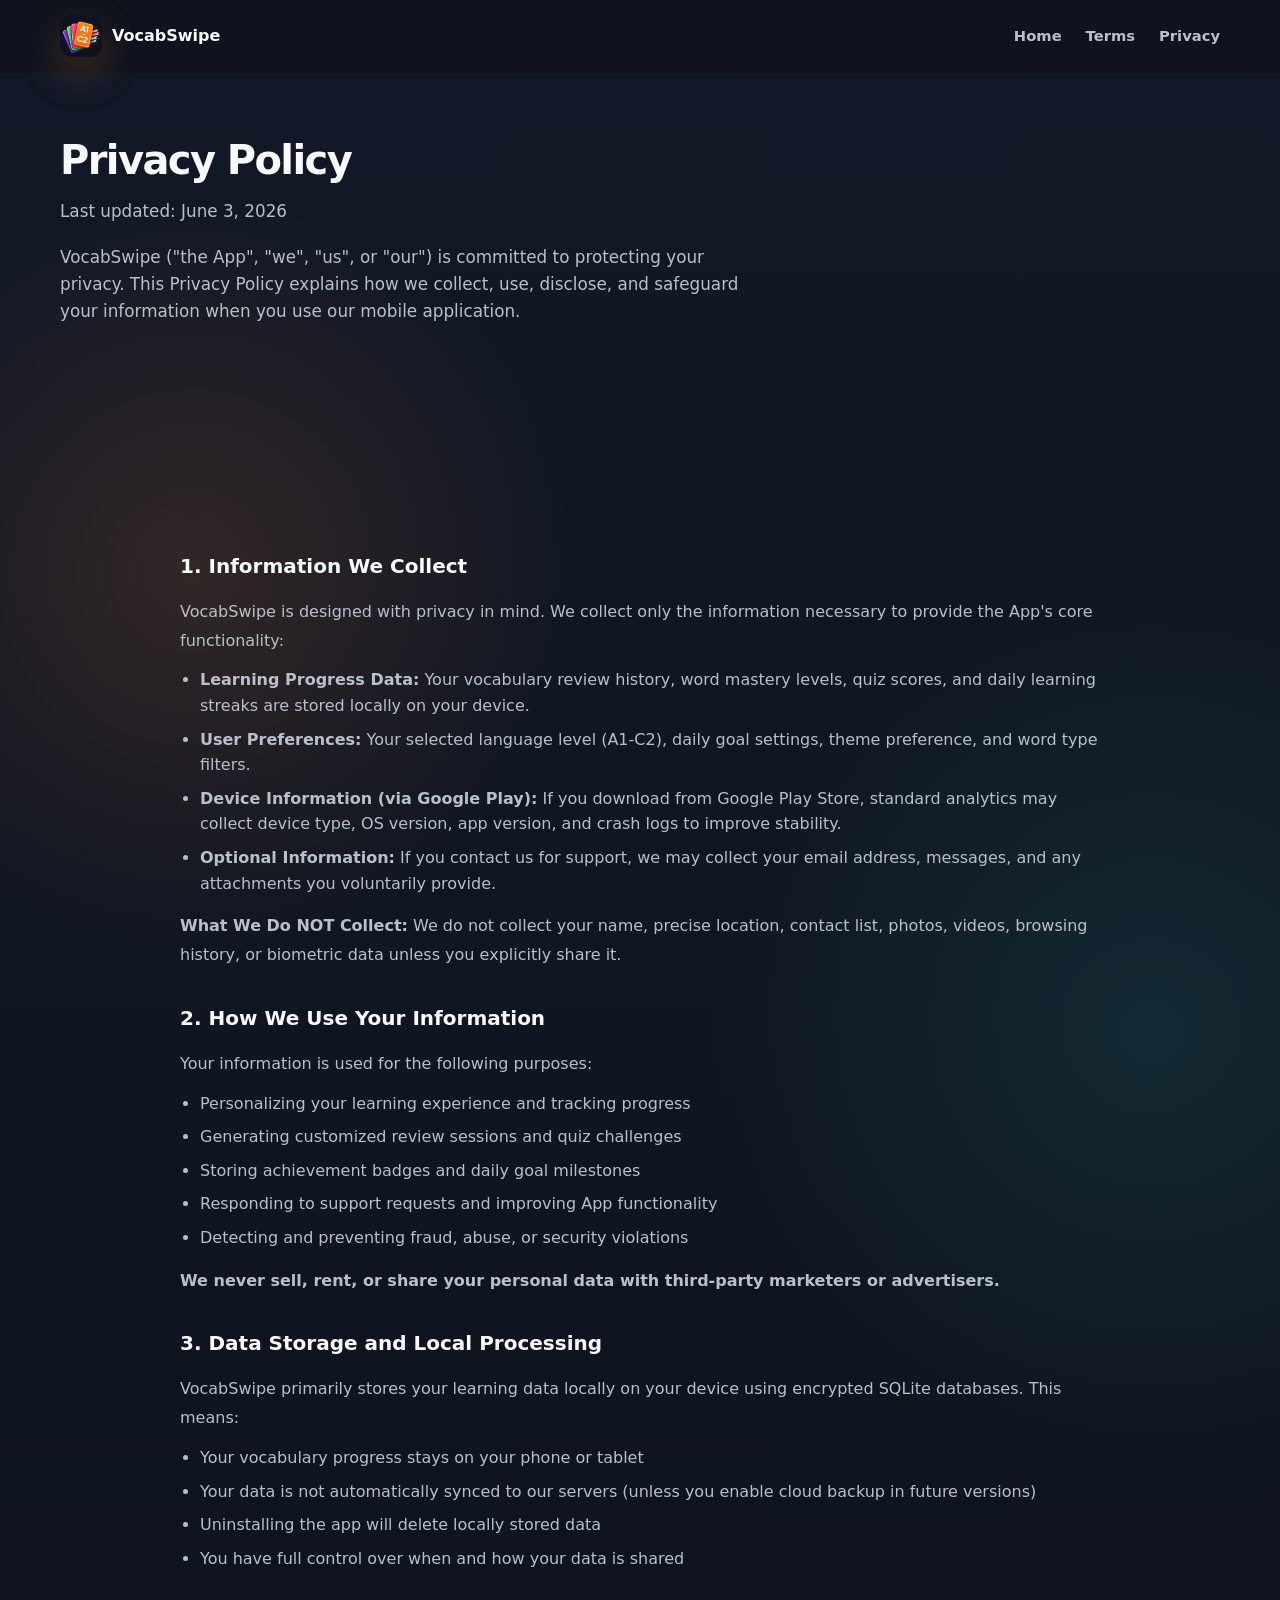
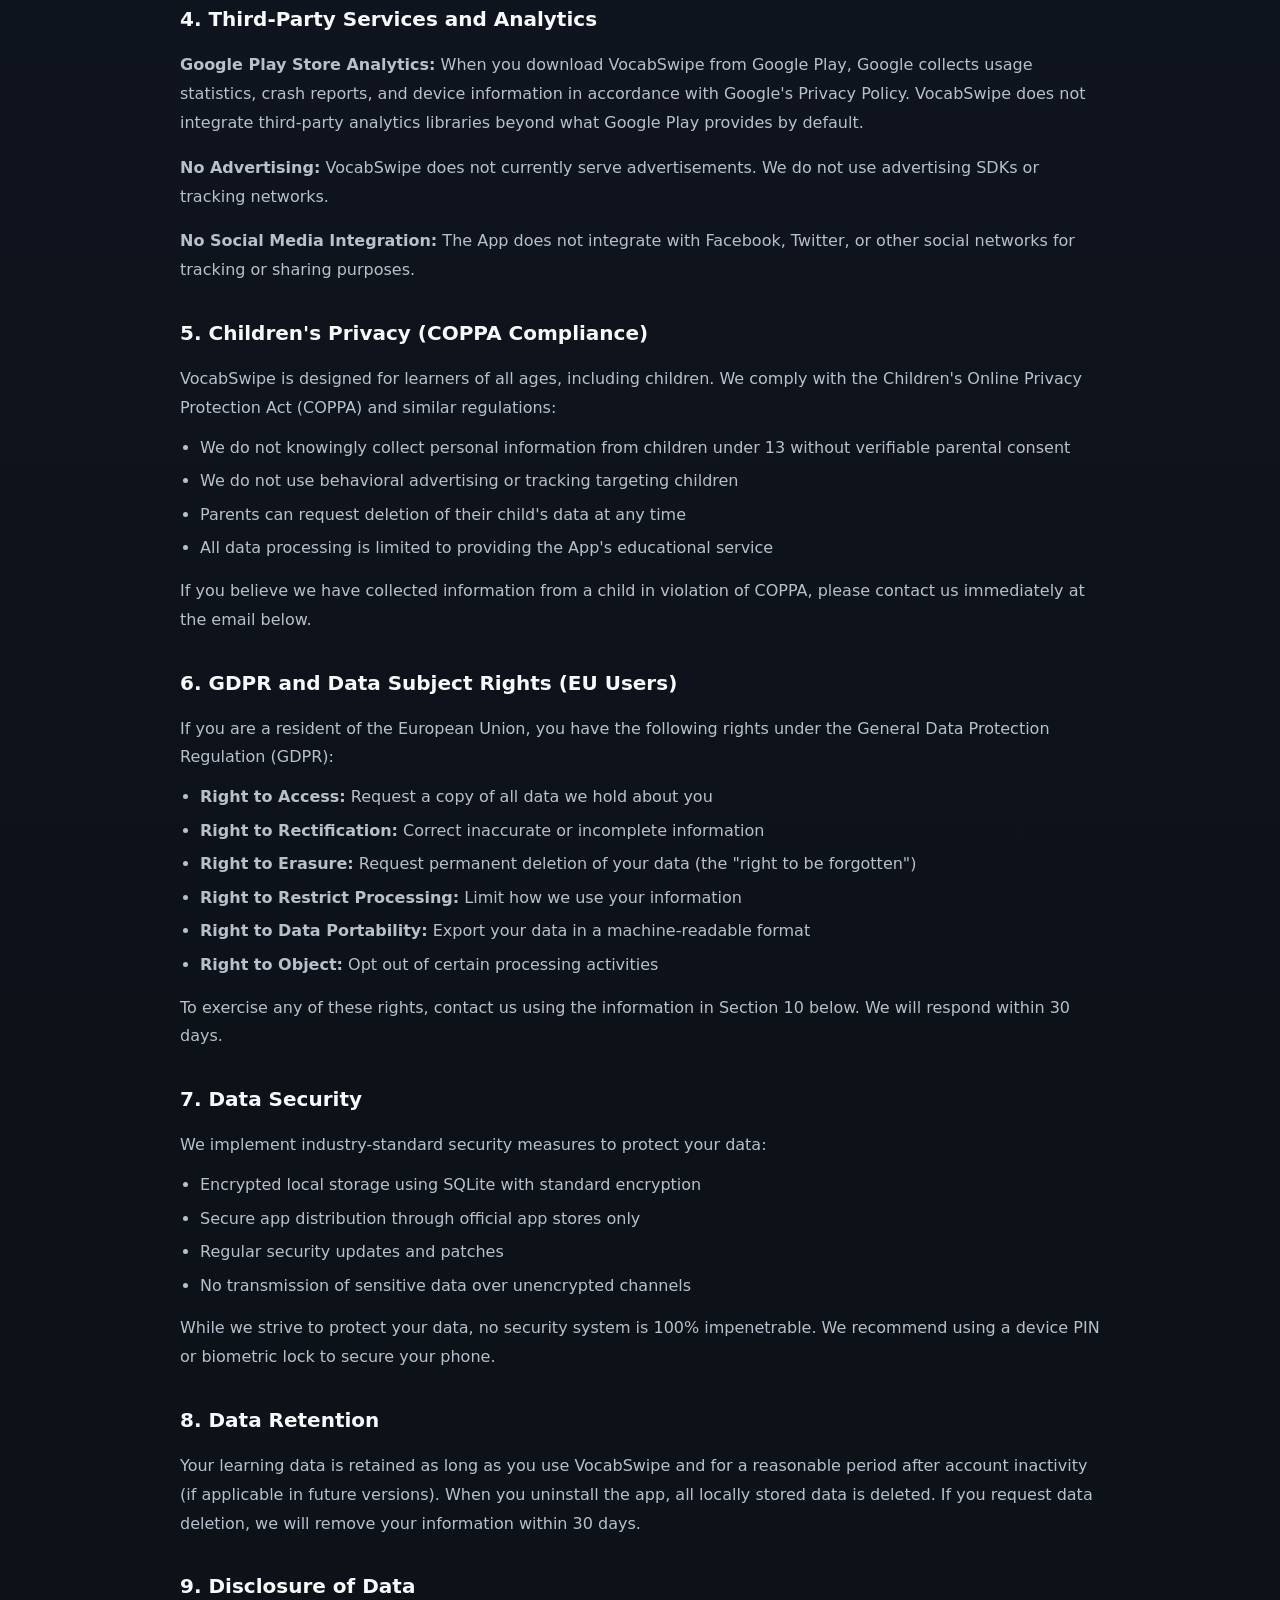
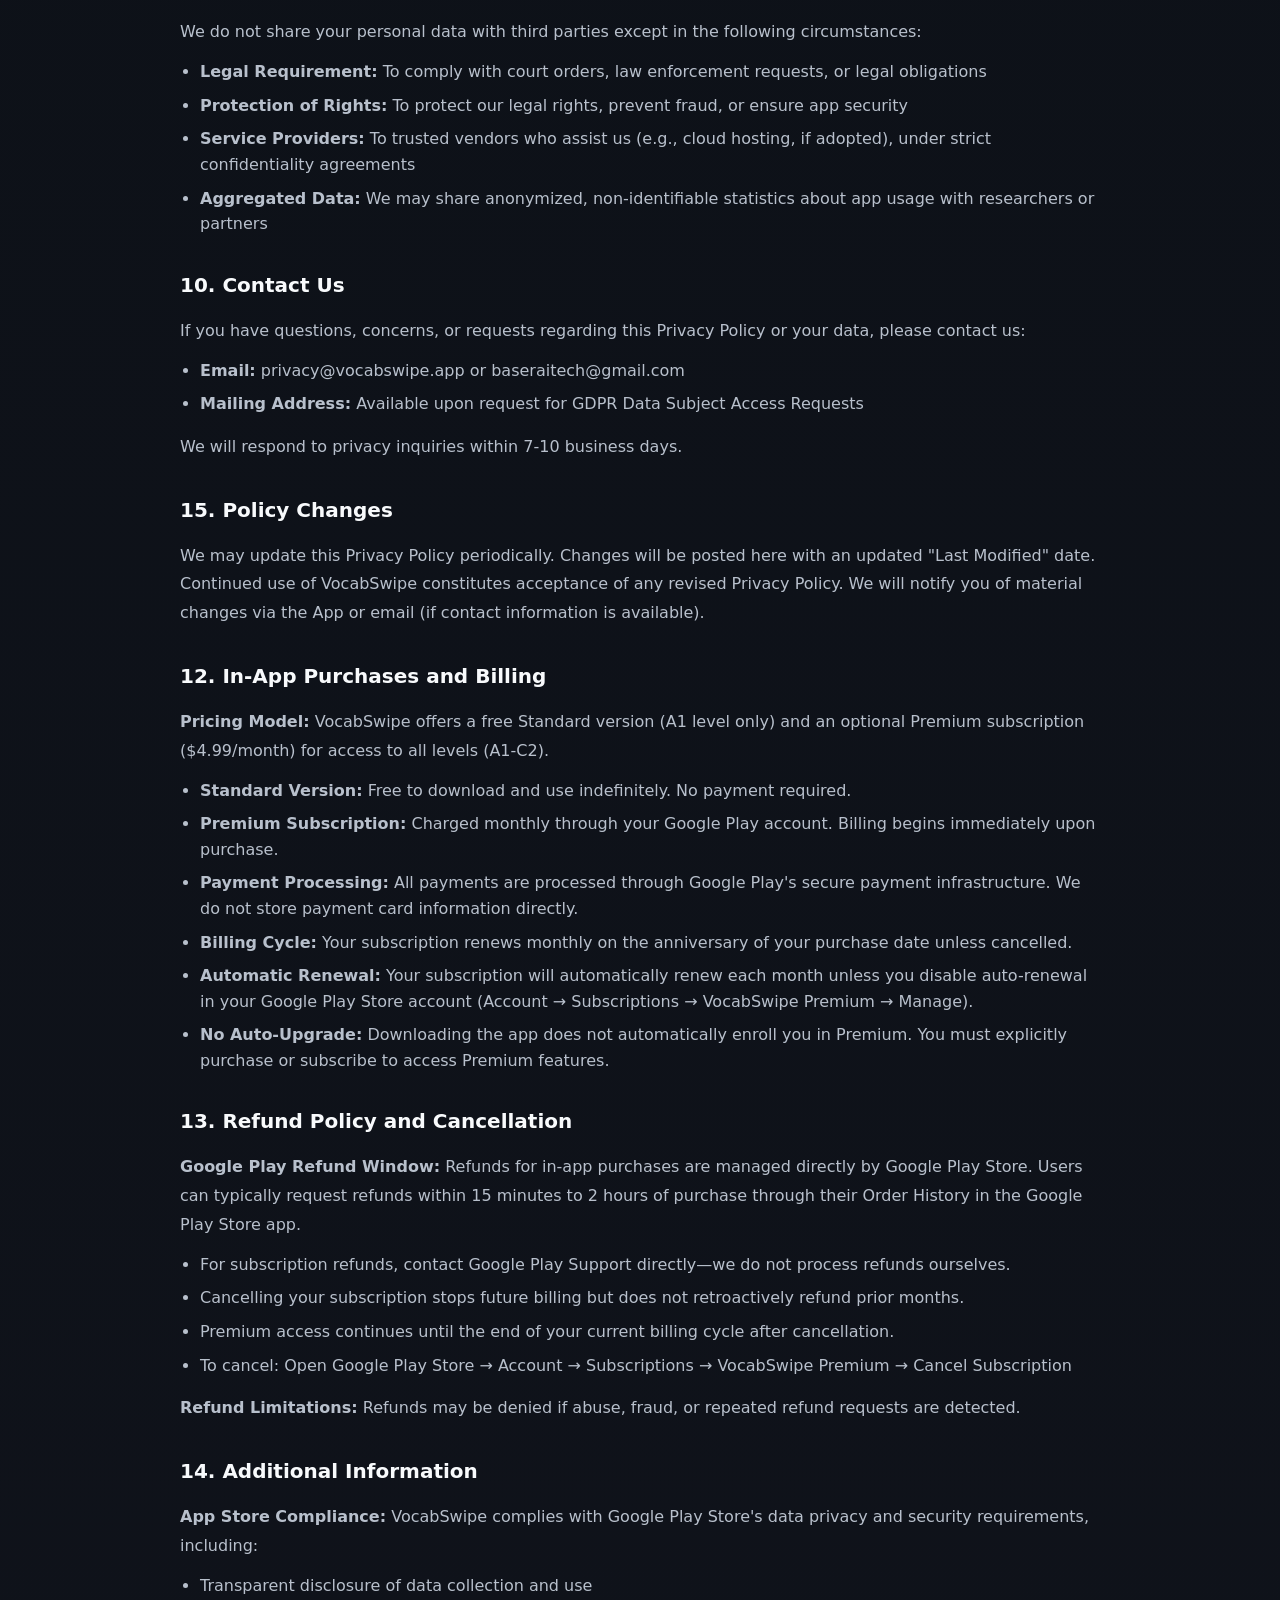
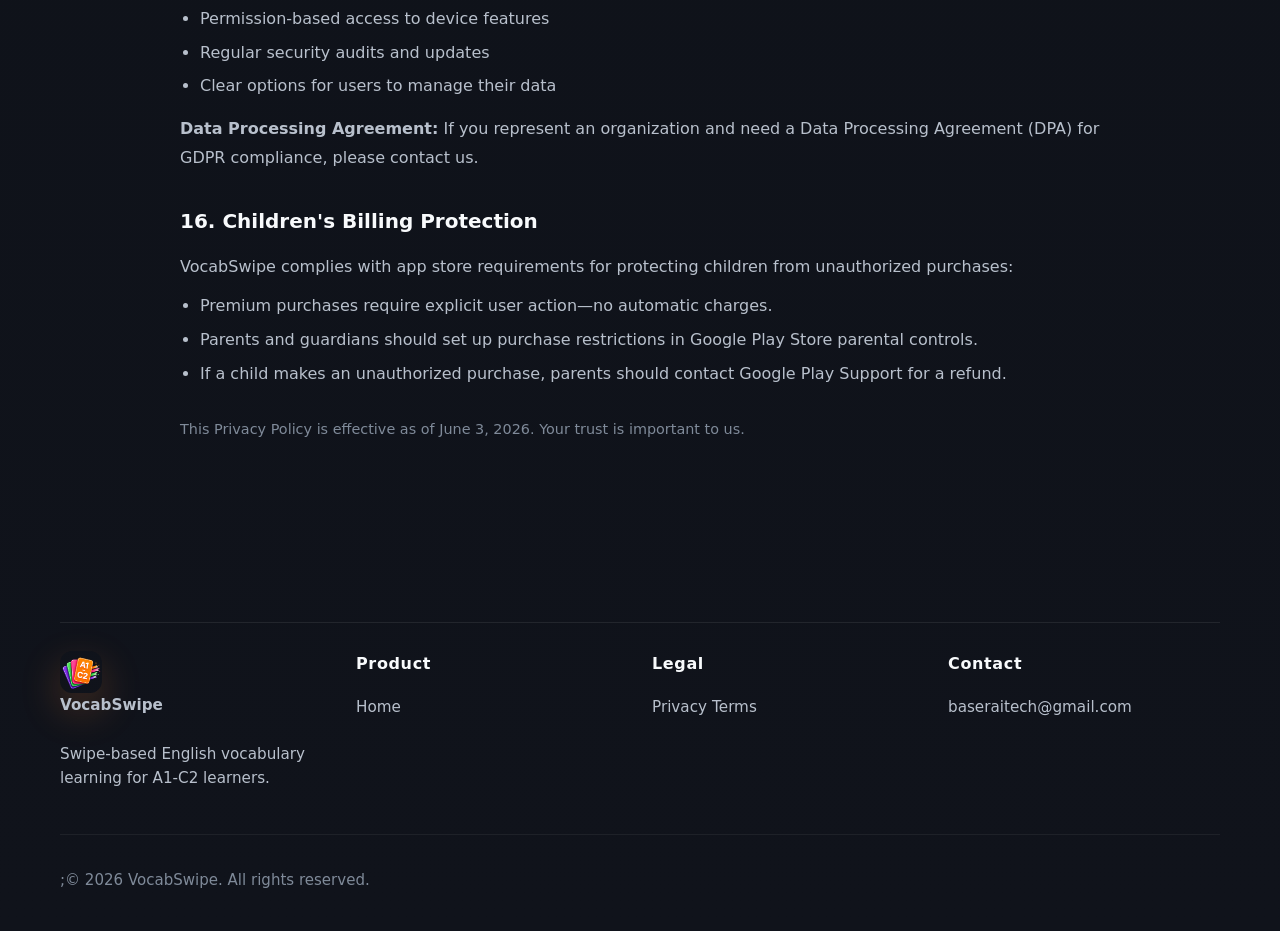
==== commit 4f85ef0c: "Add files via upload" ====
--- a/privacy.html
+++ b/privacy.html
@@ -156,12 +156,37 @@
         </div>
 
         <div class="legal-section">
-          <h3>11. Policy Changes</h3>
+          <h3>15. Policy Changes</h3>
           <p>We may update this Privacy Policy periodically. Changes will be posted here with an updated "Last Modified" date. Continued use of VocabSwipe constitutes acceptance of any revised Privacy Policy. We will notify you of material changes via the App or email (if contact information is available).</p>
         </div>
 
         <div class="legal-section">
-          <h3>12. Additional Information</h3>
+          <h3>12. In-App Purchases and Billing</h3>
+          <p><strong>Pricing Model:</strong> VocabSwipe offers a free Standard version (A1 level only) and an optional Premium subscription ($4.99/month) for access to all levels (A1-C2).</p>
+          <ul>
+            <li><strong>Standard Version:</strong> Free to download and use indefinitely. No payment required.</li>
+            <li><strong>Premium Subscription:</strong> Charged monthly through your Google Play account. Billing begins immediately upon purchase.</li>
+            <li><strong>Payment Processing:</strong> All payments are processed through Google Play's secure payment infrastructure. We do not store payment card information directly.</li>
+            <li><strong>Billing Cycle:</strong> Your subscription renews monthly on the anniversary of your purchase date unless cancelled.</li>
+            <li><strong>Automatic Renewal:</strong> Your subscription will automatically renew each month unless you disable auto-renewal in your Google Play Store account (Account → Subscriptions → VocabSwipe Premium → Manage).</li>
+            <li><strong>No Auto-Upgrade:</strong> Downloading the app does not automatically enroll you in Premium. You must explicitly purchase or subscribe to access Premium features.</li>
+          </ul>
+        </div>
+
+        <div class="legal-section">
+          <h3>13. Refund Policy and Cancellation</h3>
+          <p><strong>Google Play Refund Window:</strong> Refunds for in-app purchases are managed directly by Google Play Store. Users can typically request refunds within 15 minutes to 2 hours of purchase through their Order History in the Google Play Store app.</p>
+          <ul>
+            <li>For subscription refunds, contact Google Play Support directly—we do not process refunds ourselves.</li>
+            <li>Cancelling your subscription stops future billing but does not retroactively refund prior months.</li>
+            <li>Premium access continues until the end of your current billing cycle after cancellation.</li>
+            <li>To cancel: Open Google Play Store → Account → Subscriptions → VocabSwipe Premium → Cancel Subscription</li>
+          </ul>
+          <p><strong>Refund Limitations:</strong> Refunds may be denied if abuse, fraud, or repeated refund requests are detected.</p>
+        </div>
+
+        <div class="legal-section">
+          <h3>14. Additional Information</h3>
           <p><strong>App Store Compliance:</strong> VocabSwipe complies with Google Play Store's data privacy and security requirements, including:</p>
           <ul>
             <li>Transparent disclosure of data collection and use</li>
@@ -170,6 +195,16 @@
             <li>Clear options for users to manage their data</li>
           </ul>
           <p><strong>Data Processing Agreement:</strong> If you represent an organization and need a Data Processing Agreement (DPA) for GDPR compliance, please contact us.</p>
+        </div>
+
+        <div class="legal-section">
+          <h3>16. Children's Billing Protection</h3>
+          <p>VocabSwipe complies with app store requirements for protecting children from unauthorized purchases:</p>
+          <ul>
+            <li>Premium purchases require explicit user action—no automatic charges.</li>
+            <li>Parents and guardians should set up purchase restrictions in Google Play Store parental controls.</li>
+            <li>If a child makes an unauthorized purchase, parents should contact Google Play Support for a refund.</li>
+          </ul>
         </div>
 
         <p class="updated-date">This Privacy Policy is effective as of June 3, 2026. Your trust is important to us.</p>
--- a/styles.css
+++ b/styles.css
@@ -614,6 +614,149 @@
   font-size: 0.94rem;
 }
 
+.pricing-grid {
+  display: grid;
+  grid-template-columns: repeat(2, minmax(0, 1fr));
+  gap: 28px;
+  margin-bottom: 60px;
+}
+
+.pricing-card {
+  padding: 36px;
+  border-radius: 28px;
+  background: rgba(255, 255, 255, 0.04);
+  border: 1px solid rgba(255, 255, 255, 0.08);
+  box-shadow: 0 24px 55px rgba(0, 0, 0, 0.12);
+  transition: transform 220ms ease, border-color 220ms ease, box-shadow 220ms ease;
+  display: flex;
+  flex-direction: column;
+  position: relative;
+}
+
+.pricing-card:hover {
+  transform: translateY(-8px);
+  border-color: rgba(255, 138, 50, 0.22);
+  box-shadow: 0 32px 80px rgba(0, 0, 0, 0.18);
+}
+
+.pricing-card.premium {
+  border: 2px solid rgba(255, 138, 50, 0.3);
+  background: linear-gradient(135deg, rgba(255, 138, 50, 0.05), rgba(255, 176, 70, 0.03));
+}
+
+.pricing-badge {
+  display: inline-block;
+  padding: 6px 16px;
+  border-radius: 999px;
+  background: rgba(255, 255, 255, 0.08);
+  color: var(--muted);
+  font-size: 0.8rem;
+  font-weight: 900;
+  letter-spacing: 0.12em;
+  text-transform: uppercase;
+  width: fit-content;
+  margin-bottom: 20px;
+}
+
+.pricing-badge.premium-badge {
+  background: rgba(255, 138, 50, 0.18);
+  color: var(--orange-2);
+}
+
+.pricing-card h3 {
+  margin: 0 0 12px;
+  font-size: 1.8rem;
+  font-weight: 900;
+}
+
+.price-tag {
+  margin: 16px 0 8px;
+  display: flex;
+  align-items: baseline;
+  gap: 6px;
+}
+
+.price-tag strong {
+  font-size: 3rem;
+  font-weight: 900;
+}
+
+.price-tag span {
+  color: var(--muted);
+  font-size: 0.95rem;
+}
+
+.pricing-description {
+  margin: 0 0 20px;
+  color: var(--muted);
+  font-size: 0.95rem;
+}
+
+.pricing-card .btn {
+  margin-bottom: 28px;
+  width: 100%;
+}
+
+.pricing-features {
+  list-style: none;
+  margin: 0;
+  padding: 0;
+  display: flex;
+  flex-direction: column;
+  gap: 14px;
+}
+
+.pricing-features li {
+  display: flex;
+  align-items: flex-start;
+  gap: 12px;
+  color: var(--muted);
+  font-size: 0.95rem;
+}
+
+.pricing-features li strong {
+  flex-shrink: 0;
+  color: var(--orange-2);
+  width: 18px;
+}
+
+.pricing-features li.limited {
+  color: var(--soft);
+  opacity: 0.7;
+}
+
+.pricing-features li.limited strong {
+  color: var(--soft);
+}
+
+.pricing-faq {
+  max-width: 800px;
+  margin: 0 auto;
+}
+
+.pricing-faq h3 {
+  font-size: 1.5rem;
+  margin-bottom: 28px;
+  text-align: center;
+}
+
+.pricing-faq dl {
+  display: grid;
+  gap: 24px;
+}
+
+.pricing-faq dt {
+  font-weight: 700;
+  color: var(--ink);
+  margin-bottom: 8px;
+}
+
+.pricing-faq dd {
+  margin: 0;
+  color: var(--muted);
+  line-height: 1.7;
+}
+
 .reveal {
   opacity: 0;
   transform: translateY(18px);
@@ -626,7 +769,7 @@
 }
 
 @media (max-width: 1024px) {
-  .feature-grid, .screen-rail, .workflow-grid, .level-board {
+  .feature-grid, .screen-rail, .workflow-grid, .level-board, .pricing-grid {
     grid-template-columns: repeat(2, minmax(0, 1fr));
   }
 
@@ -674,7 +817,8 @@
   .feature-grid,
   .screen-rail,
   .workflow-grid,
-  .level-grid {
+  .level-grid,
+  .pricing-grid {
     grid-template-columns: 1fr;
   }
 
@@ -702,6 +846,14 @@
   .cta-panel {
     grid-template-columns: 1fr;
     text-align: center;
+  }
+
+  .pricing-card {
+    padding: 28px;
+  }
+
+  .price-tag strong {
+    font-size: 2.2rem;
   }
 }
 
@@ -711,4 +863,4 @@
     animation: none !important;
     transition: none !important;
   }
-}
+}
